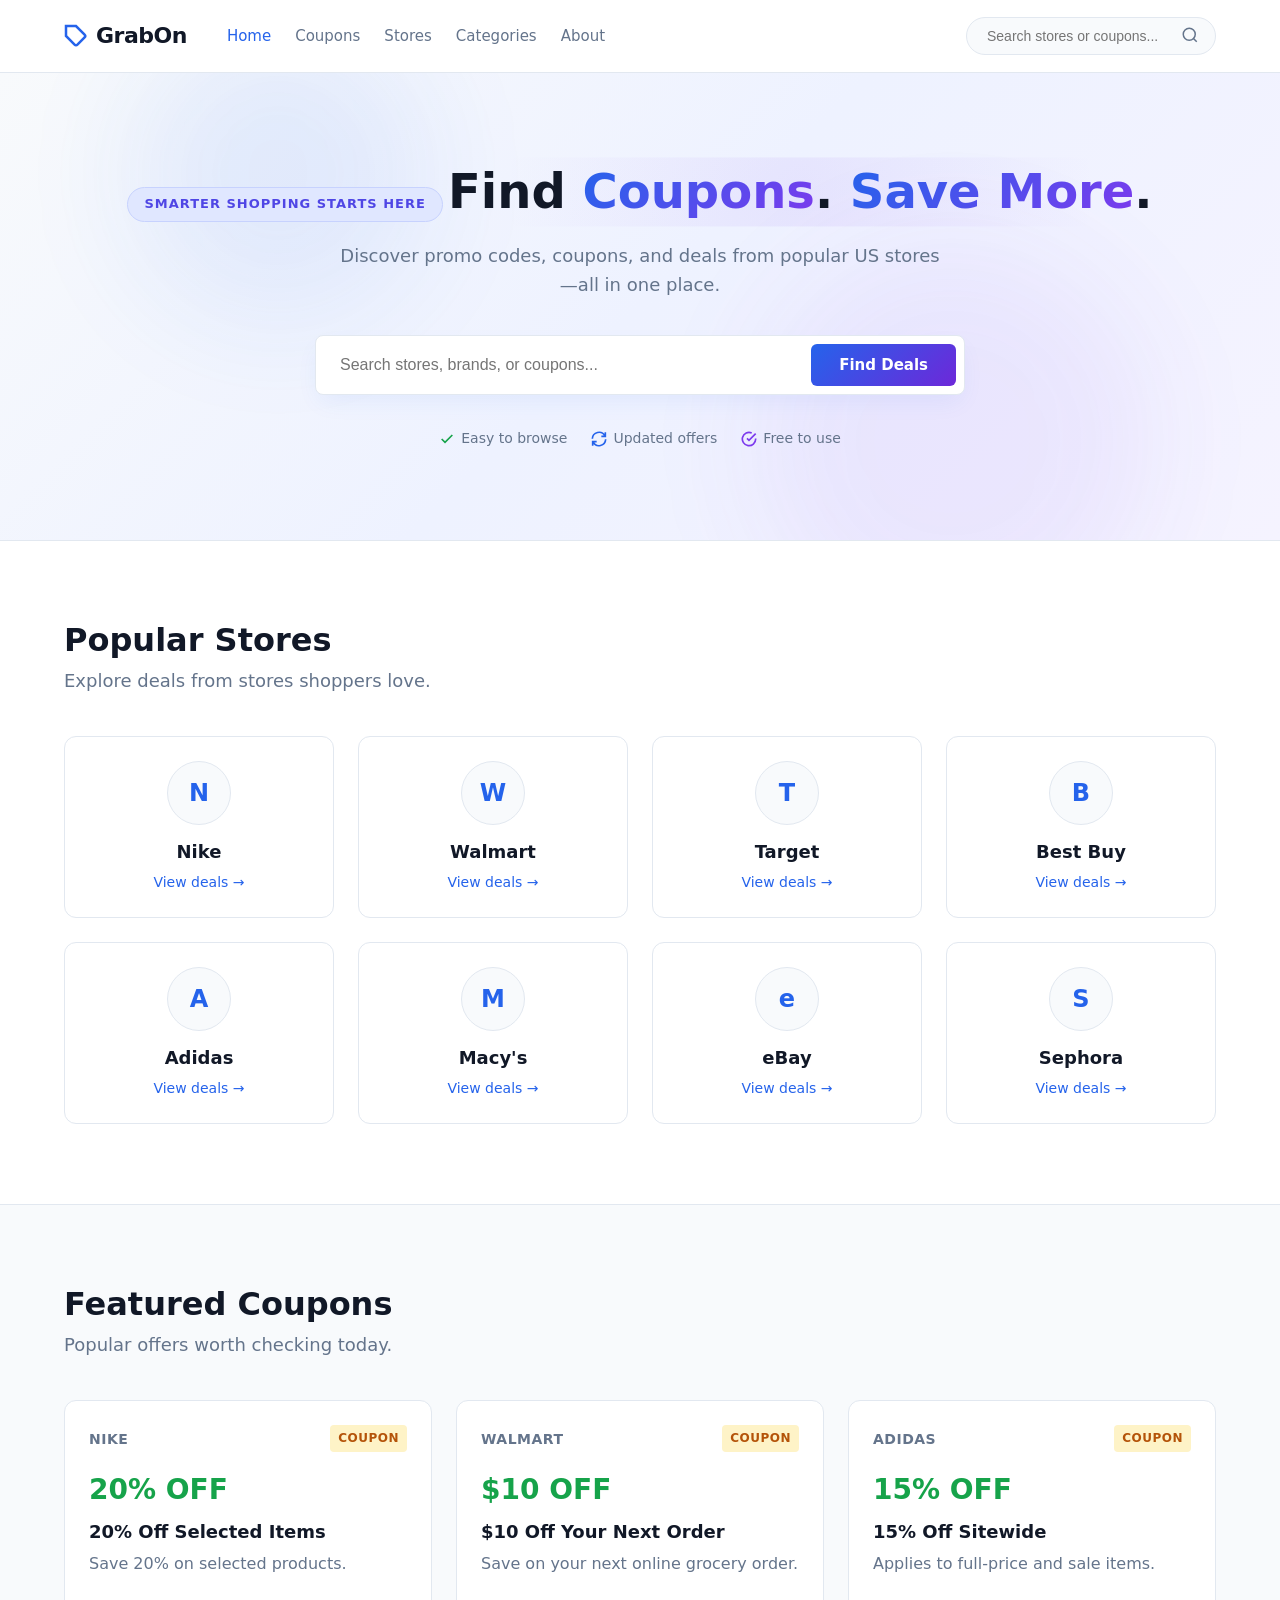
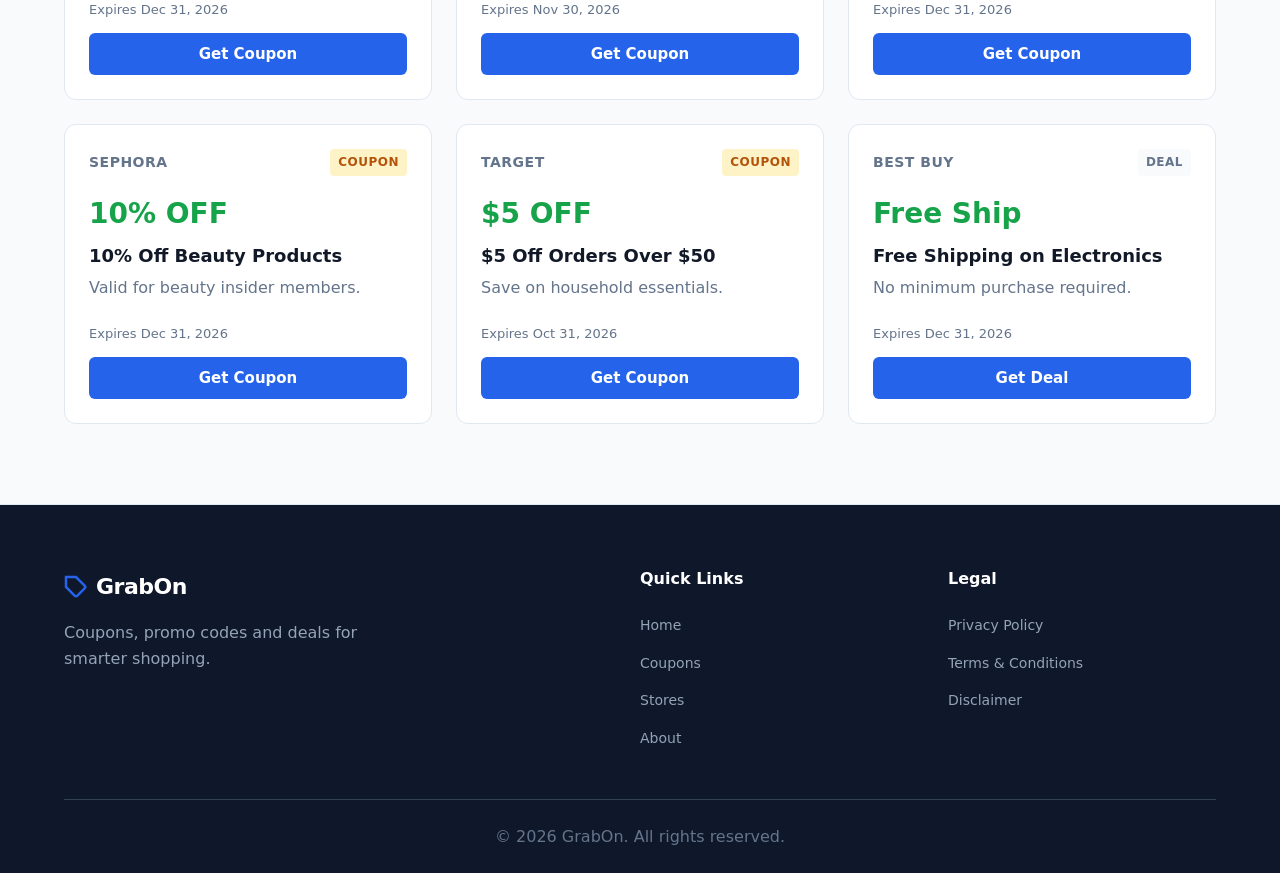
==== index.html @ bb8085da "Add files via upload" ====
<!DOCTYPE html>
<html lang="en">
<head>
    <meta charset="UTF-8">
    <meta name="viewport" content="width=device-width, initial-scale=1.0">
    <title>GrabOn — Coupons, Promo Codes & Deals</title>
    <meta name="description" content="Find coupons, promo codes, and deals from popular US stores and save more on your online purchases.">
    <link rel="stylesheet" href="css/style.css">
</head>
<body>

    <!-- Header -->
    <header class="header">
        <div class="container header-container">
            <div class="header-left">
                <a href="index.html" class="logo">
                    <svg width="24" height="24" viewBox="0 0 24 24" fill="none" stroke="currentColor" stroke-width="2.5"><path d="M20.59 13.41l-7.17 7.17a2 2 0 0 1-2.83 0L2 12V2h10l8.59 8.59a2 2 0 0 1 0 2.82z"></path></svg>
                    GrabOn
                </a>
                <nav class="nav-desktop">
                    <a href="index.html" class="active">Home</a>
                    <a href="coupons.html">Coupons</a>
                    <a href="coupons.html">Stores</a>
                    <a href="coupons.html">Categories</a>
                    <a href="about.html">About</a>
                </nav>
            </div>
            
            <div class="header-right">
                <form action="coupons.html" method="GET" class="header-search-form">
                    <input type="text" name="search" placeholder="Search stores or coupons..." required>
                    <button type="submit">
                        <svg width="18" height="18" viewBox="0 0 24 24" fill="none" stroke="currentColor" stroke-width="2"><circle cx="11" cy="11" r="8"></circle><line x1="21" y1="21" x2="16.65" y2="16.65"></line></svg>
                    </button>
                </form>
                <button class="menu-toggle" id="mobile-menu-btn">
                    <svg width="24" height="24" viewBox="0 0 24 24" fill="none" stroke="currentColor" stroke-width="2"><path d="M3 12h18M3 6h18M3 18h18"></path></svg>
                </button>
            </div>
        </div>
        
        <!-- Mobile Menu -->
        <div class="mobile-menu" id="mobile-menu">
            <a href="index.html">Home</a>
            <a href="coupons.html">Coupons & Deals</a>
            <a href="about.html">About GrabOn</a>
            <form action="coupons.html" method="GET" style="display:flex; margin-top:8px;">
                <input type="text" name="search" placeholder="Search..." style="flex:1; padding:8px; border:1px solid var(--border-color); border-radius:4px;">
            </form>
        </div>
    </header>

    <!-- Hero -->
    <section class="hero">
        <!-- Decorative Background Blobs -->
        <div class="hero-blob hero-blob-1"></div>
        <div class="hero-blob hero-blob-2"></div>
        
        <div class="container">
            <span class="hero-eyebrow">Smarter Shopping Starts Here</span>
            <h1 class="hero-title">Find <span class="text-gradient">Coupons</span>. <span class="text-gradient">Save More</span>.</h1>
            <p class="hero-subtitle">Discover promo codes, coupons, and deals from popular US stores—all in one place.</p>
            
            <form action="coupons.html" method="GET" class="hero-search">
                <input type="text" name="search" placeholder="Search stores, brands, or coupons..." required>
                <button type="submit" class="btn-gradient">Find Deals</button>
            </form>
            
            <div class="hero-trust">
                <span class="trust-item">
                    <svg width="16" height="16" viewBox="0 0 24 24" fill="none" stroke="#16A34A" stroke-width="2.5"><polyline points="20 6 9 17 4 12"></polyline></svg>
                    Easy to browse
                </span>
                <span class="trust-item">
                    <svg width="16" height="16" viewBox="0 0 24 24" fill="none" stroke="#2563EB" stroke-width="2.5"><path d="M21.5 2v6h-6M2.5 22v-6h6M2 11.5a10 10 0 0 1 18.8-4.3M22 12.5a10 10 0 0 1-18.8 4.3"/></svg>
                    Updated offers
                </span>
                <span class="trust-item">
                    <svg width="16" height="16" viewBox="0 0 24 24" fill="none" stroke="#7C3AED" stroke-width="2.5"><path d="M22 11.08V12a10 10 0 1 1-5.93-9.14"></path><polyline points="22 4 12 14.01 9 11.01"></polyline></svg>
                    Free to use
                </span>
            </div>
        </div>
    </section>

    <!-- Popular Stores -->
    <section class="section">
        <div class="container">
            <div class="section-header">
                <h2>Popular Stores</h2>
                <p>Explore deals from stores shoppers love.</p>
            </div>
            
            <div class="stores-grid">
                <a href="coupons.html?store=Nike" class="store-card">
                    <div class="store-initial">N</div>
                    <h3>Nike</h3>
                    <span>View deals &rarr;</span>
                </a>
                <a href="coupons.html?store=Walmart" class="store-card">
                    <div class="store-initial">W</div>
                    <h3>Walmart</h3>
                    <span>View deals &rarr;</span>
                </a>
                <a href="coupons.html?store=Target" class="store-card">
                    <div class="store-initial">T</div>
                    <h3>Target</h3>
                    <span>View deals &rarr;</span>
                </a>
                <a href="coupons.html?store=Best Buy" class="store-card">
                    <div class="store-initial">B</div>
                    <h3>Best Buy</h3>
                    <span>View deals &rarr;</span>
                </a>
                <a href="coupons.html?store=Adidas" class="store-card">
                    <div class="store-initial">A</div>
                    <h3>Adidas</h3>
                    <span>View deals &rarr;</span>
                </a>
                <a href="coupons.html?store=Macy's" class="store-card">
                    <div class="store-initial">M</div>
                    <h3>Macy's</h3>
                    <span>View deals &rarr;</span>
                </a>
                <a href="coupons.html?store=eBay" class="store-card">
                    <div class="store-initial">e</div>
                    <h3>eBay</h3>
                    <span>View deals &rarr;</span>
                </a>
                <a href="coupons.html?store=Sephora" class="store-card">
                    <div class="store-initial">S</div>
                    <h3>Sephora</h3>
                    <span>View deals &rarr;</span>
                </a>
            </div>
        </div>
    </section>

    <!-- Featured Coupons -->
    <section class="section bg-sec">
        <div class="container">
            <div class="section-header">
                <h2>Featured Coupons</h2>
                <p>Popular offers worth checking today.</p>
            </div>
            
            <div class="coupons-grid" id="featured-coupons">
                <!-- Coupons injected via JS -->
            </div>
        </div>
    </section>

    <!-- Footer -->
    <footer class="footer">
        <div class="container">
            <div class="footer-grid">
                <div class="footer-brand">
                    <div class="logo">
                        <svg width="24" height="24" viewBox="0 0 24 24" fill="none" stroke="currentColor" stroke-width="2.5"><path d="M20.59 13.41l-7.17 7.17a2 2 0 0 1-2.83 0L2 12V2h10l8.59 8.59a2 2 0 0 1 0 2.82z"></path></svg>
                        GrabOn
                    </div>
                    <p>Coupons, promo codes and deals for smarter shopping.</p>
                </div>
                <div class="footer-links">
                    <h4>Quick Links</h4>
                    <ul>
                        <li><a href="index.html">Home</a></li>
                        <li><a href="coupons.html">Coupons</a></li>
                        <li><a href="coupons.html">Stores</a></li>
                        <li><a href="about.html">About</a></li>
                    </ul>
                </div>
                <div class="footer-links">
                    <h4>Legal</h4>
                    <ul>
                        <li><a href="privacy-policy.html">Privacy Policy</a></li>
                        <li><a href="terms.html">Terms & Conditions</a></li>
                        <li><a href="disclaimer.html">Disclaimer</a></li>
                    </ul>
                </div>
            </div>
            <div class="footer-bottom">
                <p>&copy; 2026 GrabOn. All rights reserved.</p>
            </div>
        </div>
    </footer>

    <!-- Coupon Modal -->
    <div class="modal-overlay" id="coupon-modal">
        <div class="modal-content">
            <button class="modal-close" id="modal-close">&times;</button>
            <p>Your Coupon</p>
            <div class="modal-store" id="modal-store">NIKE</div>
            <div class="modal-discount" id="modal-discount">20% OFF</div>
            
            <div class="modal-code-box" id="modal-code">SAVE20</div>
            
            <button class="modal-btn-copy" id="modal-copy-btn">Copy Code</button>
            <a href="#" class="modal-btn-visit">Visit Store</a>
        </div>
    </div>

    <script src="js/script.js"></script>
</body>
</html>
---- css/style.css ----
/* ==========================================================================
   RESET & VARIABLES
   ========================================================================== */
:root {
    --bg-main: #FFFFFF;
    --bg-sec: #F8FAFC;
    --text-primary: #111827;
    --text-sec: #64748B;
    --border-color: #E2E8F0;
    --primary: #2563EB;
    --primary-hover: #1D4ED8;
    --success: #16A34A;
    --footer-bg: #0F172A;
    
    --font-sans: 'Inter', system-ui, -apple-system, BlinkMacSystemFont, "Segoe UI", sans-serif;
    
    --max-width: 1200px;
    --radius: 12px;
    --radius-sm: 8px;
    --shadow-sm: 0 1px 2px rgba(0,0,0,0.05);
    --shadow-md: 0 4px 6px -1px rgba(0,0,0,0.1), 0 2px 4px -1px rgba(0,0,0,0.06);
    --shadow-lg: 0 10px 15px -3px rgba(0,0,0,0.1), 0 4px 6px -2px rgba(0,0,0,0.05);
}

*, *::before, *::after {
    box-sizing: border-box;
    margin: 0;
    padding: 0;
}

body {
    font-family: var(--font-sans);
    background-color: var(--bg-main);
    color: var(--text-primary);
    line-height: 1.6;
    -webkit-font-smoothing: antialiased;
}

a {
    color: var(--primary);
    text-decoration: none;
    transition: color 0.2s;
}

a:hover {
    color: var(--primary-hover);
}

img {
    max-width: 100%;
    height: auto;
    display: block;
}

button {
    font-family: inherit;
    cursor: pointer;
    border: none;
    background: transparent;
}

ul {
    list-style: none;
}

.container {
    max-width: var(--max-width);
    margin: 0 auto;
    padding: 0 24px;
}

/* ==========================================================================
   TYPOGRAPHY
   ========================================================================== */
h1, h2, h3, h4, h5, h6 {
    color: var(--text-primary);
    font-weight: 700;
    line-height: 1.2;
}

h1 { font-size: 48px; }
h2 { font-size: 32px; }
h3 { font-size: 24px; }
p { font-size: 16px; color: var(--text-sec); }

@media (max-width: 768px) {
    h1 { font-size: 36px; }
    h2 { font-size: 28px; }
    h3 { font-size: 20px; }
}

/* ==========================================================================
   HEADER
   ========================================================================== */
.header {
    background: var(--bg-main);
    border-bottom: 1px solid var(--border-color);
    position: sticky;
    top: 0;
    z-index: 100;
}

.header-container {
    display: flex;
    justify-content: space-between;
    align-items: center;
    height: 72px;
}

.header-left {
    display: flex;
    align-items: center;
    gap: 40px;
}

.logo {
    display: inline-flex;
    align-items: center;
    gap: 8px;
    font-size: 22px;
    font-weight: 800;
    color: var(--text-primary);
    letter-spacing: -0.5px;
}
.logo svg {
    color: var(--primary);
}

.nav-desktop {
    display: flex;
    gap: 24px;
}

.nav-desktop a {
    color: var(--text-sec);
    font-size: 15px;
    font-weight: 500;
}

.nav-desktop a:hover, .nav-desktop a.active {
    color: var(--primary);
}

.header-right {
    display: flex;
    align-items: center;
    position: relative;
}

.header-search-form {
    display: flex;
    align-items: center;
    background: var(--bg-sec);
    border: 1px solid var(--border-color);
    border-radius: 9999px;
    padding: 6px 16px;
    width: 250px;
}

.header-search-form input {
    border: none;
    background: transparent;
    outline: none;
    width: 100%;
    font-size: 14px;
    padding: 4px;
}
.header-search-form svg {
    color: var(--text-sec);
}

.menu-toggle {
    display: none;
    color: var(--text-primary);
}

/* ==========================================================================
   HERO
   ========================================================================== */
.hero {
    background: linear-gradient(135deg, #F8FAFC 0%, #EEF2FF 50%, #F5F3FF 100%);
    padding: 90px 0;
    text-align: center;
    border-bottom: 1px solid var(--border-color);
    position: relative;
    overflow: hidden;
}

/* Decorative Blobs */
.hero-blob {
    position: absolute;
    border-radius: 50%;
    filter: blur(60px);
    z-index: 0;
    opacity: 0.6;
    pointer-events: none;
}
.hero-blob-1 {
    top: -50px;
    left: 10%;
    width: 300px;
    height: 300px;
    background: rgba(37, 99, 235, 0.15); /* Soft Blue */
}
.hero-blob-2 {
    bottom: -100px;
    right: 10%;
    width: 400px;
    height: 400px;
    background: rgba(124, 58, 237, 0.12); /* Soft Purple */
}

.hero .container {
    position: relative;
    z-index: 1;
}

.hero-eyebrow {
    font-size: 13px;
    font-weight: 700;
    color: #4F46E5;
    background: #E0E7FF;
    border: 1px solid #C7D2FE;
    text-transform: uppercase;
    letter-spacing: 1px;
    margin-bottom: 20px;
    display: inline-block;
    padding: 6px 16px;
    border-radius: 9999px;
}

.hero-title {
    margin-bottom: 20px;
    position: relative;
    display: inline-block;
}

/* Subtle glow behind title */
.hero-title::before {
    content: '';
    position: absolute;
    top: 50%;
    left: 50%;
    transform: translate(-50%, -50%);
    width: 120%;
    height: 120%;
    background: radial-gradient(circle, rgba(124, 58, 237, 0.08) 0%, transparent 70%);
    z-index: -1;
    pointer-events: none;
}

.text-gradient {
    background: linear-gradient(135deg, #2563EB, #7C3AED);
    -webkit-background-clip: text;
    -webkit-text-fill-color: transparent;
    background-clip: text;
}

.hero-subtitle {
    font-size: 18px;
    max-width: 600px;
    margin: 0 auto 36px;
}

.hero-search {
    max-width: 650px;
    margin: 0 auto;
    display: flex;
    background: var(--bg-main);
    border: 1px solid var(--border-color);
    border-radius: var(--radius-sm);
    box-shadow: 0 10px 25px -5px rgba(37, 99, 235, 0.08);
    padding: 8px;
    transition: box-shadow 0.3s, border-color 0.3s;
}

.hero-search:focus-within {
    box-shadow: 0 15px 35px -5px rgba(37, 99, 235, 0.12);
    border-color: #BFDBFE;
}

.hero-search input {
    flex: 1;
    border: none;
    padding: 12px 16px;
    font-size: 16px;
    outline: none;
    background: transparent;
}

.btn-gradient {
    background: linear-gradient(135deg, #2563EB 0%, #6D28D9 100%);
    color: var(--bg-main);
    padding: 12px 28px;
    border-radius: 6px;
    font-weight: 600;
    font-size: 15px;
    border: none;
    cursor: pointer;
    transition: transform 0.2s, box-shadow 0.2s;
}

.btn-gradient:hover {
    transform: translateY(-1px);
    box-shadow: 0 6px 15px rgba(109, 40, 217, 0.25);
}

.hero-trust {
    display: flex;
    justify-content: center;
    gap: 24px;
    margin-top: 36px;
    font-size: 14px;
    color: var(--text-sec);
    font-weight: 500;
}

.trust-item {
    display: flex;
    align-items: center;
    gap: 6px;
}

.btn-primary {
    background: var(--primary);
    color: var(--bg-main);
    padding: 12px 24px;
    border-radius: 6px;
    font-weight: 600;
    font-size: 15px;
    transition: background 0.2s;
}

.btn-primary:hover {
    background: var(--primary-hover);
    color: var(--bg-main);
}

.hero-trust {
    display: flex;
    justify-content: center;
    gap: 24px;
    margin-top: 32px;
    font-size: 14px;
    color: var(--text-sec);
    font-weight: 500;
}

/* ==========================================================================
   SECTIONS & GRIDS
   ========================================================================== */
.section {
    padding: 80px 0;
}
.section.bg-sec {
    background-color: var(--bg-sec);
    border-top: 1px solid var(--border-color);
    border-bottom: 1px solid var(--border-color);
}

.section-header {
    text-align: left;
    margin-bottom: 40px;
}
.section-header h2 {
    margin-bottom: 8px;
}
.section-header p {
    font-size: 18px;
}

/* Popular Stores */
.stores-grid {
    display: grid;
    grid-template-columns: repeat(4, 1fr);
    gap: 24px;
}

.store-card {
    background: var(--bg-main);
    border: 1px solid var(--border-color);
    border-radius: var(--radius);
    padding: 24px;
    text-align: center;
    display: flex;
    flex-direction: column;
    align-items: center;
    transition: box-shadow 0.2s, transform 0.2s;
}

.store-card:hover {
    box-shadow: var(--shadow-md);
    transform: translateY(-2px);
}

.store-initial {
    width: 64px;
    height: 64px;
    background: var(--bg-sec);
    border-radius: 50%;
    display: flex;
    align-items: center;
    justify-content: center;
    font-size: 24px;
    font-weight: 700;
    color: var(--primary);
    margin-bottom: 16px;
    border: 1px solid var(--border-color);
}

.store-card h3 {
    font-size: 18px;
    margin-bottom: 8px;
}

.store-card span {
    font-size: 14px;
    font-weight: 500;
    color: var(--primary);
}

/* Coupon Cards */
.coupons-grid {
    display: grid;
    grid-template-columns: repeat(3, 1fr);
    gap: 24px;
}

.coupon-card {
    background: var(--bg-main);
    border: 1px solid var(--border-color);
    border-radius: var(--radius);
    padding: 24px;
    display: flex;
    flex-direction: column;
    transition: box-shadow 0.2s;
}

.coupon-card:hover {
    box-shadow: var(--shadow-sm);
    border-color: #cbd5e1;
}

.coupon-header {
    display: flex;
    justify-content: space-between;
    align-items: center;
    margin-bottom: 16px;
    font-size: 14px;
    font-weight: 600;
    color: var(--text-sec);
    text-transform: uppercase;
    letter-spacing: 0.5px;
}

.coupon-badge {
    background: #FEF3C7;
    color: #B45309;
    padding: 4px 8px;
    border-radius: 4px;
    font-size: 12px;
}
.coupon-badge.deal {
    background: var(--bg-sec);
    color: var(--text-sec);
}

.coupon-discount {
    font-size: 28px;
    font-weight: 800;
    color: var(--success);
    margin-bottom: 8px;
}

.coupon-title {
    font-size: 18px;
    margin-bottom: 8px;
}

.coupon-desc {
    margin-bottom: 24px;
    flex-grow: 1;
}

.coupon-footer {
    display: flex;
    flex-direction: column;
    gap: 12px;
}

.coupon-expires {
    font-size: 13px;
    color: var(--text-sec);
}

.btn-block {
    width: 100%;
    text-align: center;
    display: block;
}

/* ==========================================================================
   COUPONS PAGE
   ========================================================================== */
.page-layout {
    display: flex;
    gap: 32px;
    padding: 40px 0;
}

.sidebar {
    width: 260px;
    flex-shrink: 0;
}

.filter-group {
    margin-bottom: 32px;
}

.filter-group h3 {
    font-size: 16px;
    margin-bottom: 16px;
    padding-bottom: 8px;
    border-bottom: 1px solid var(--border-color);
}

.filter-search {
    width: 100%;
    padding: 10px 12px;
    border: 1px solid var(--border-color);
    border-radius: var(--radius-sm);
    font-size: 14px;
    outline: none;
    margin-bottom: 16px;
}

.filter-list {
    display: flex;
    flex-direction: column;
    gap: 4px;
}

.filter-btn {
    text-align: left;
    padding: 8px 12px;
    border-radius: 6px;
    color: var(--text-sec);
    font-size: 15px;
    transition: all 0.2s;
}

.filter-btn:hover, .filter-btn.active {
    background: var(--bg-sec);
    color: var(--primary);
    font-weight: 500;
}

.filter-select {
    width: 100%;
    padding: 10px;
    border: 1px solid var(--border-color);
    border-radius: var(--radius-sm);
    font-size: 14px;
    background: var(--bg-main);
}

.main-content {
    flex-grow: 1;
}

.page-controls {
    display: flex;
    justify-content: space-between;
    align-items: center;
    margin-bottom: 24px;
}

/* ==========================================================================
   TEXT PAGES (LEGAL/ABOUT)
   ========================================================================== */
.text-page {
    max-width: 850px;
    margin: 0 auto;
    padding: 60px 24px;
}

.text-page h1 {
    font-size: 40px;
    margin-bottom: 24px;
    padding-bottom: 24px;
    border-bottom: 1px solid var(--border-color);
}

.text-page h2 {
    font-size: 24px;
    margin-top: 40px;
    margin-bottom: 16px;
}

.text-page p {
    margin-bottom: 16px;
    font-size: 16px;
}

.text-page ul {
    margin-bottom: 24px;
    padding-left: 24px;
    list-style-type: disc;
    color: var(--text-sec);
}

.text-page li {
    margin-bottom: 8px;
}

/* ==========================================================================
   FOOTER
   ========================================================================== */
.footer {
    background: var(--footer-bg);
    color: #F8FAFC;
    padding: 64px 0 24px;
}

.footer-grid {
    display: grid;
    grid-template-columns: 2fr 1fr 1fr;
    gap: 40px;
    margin-bottom: 48px;
}

.footer-brand .logo {
    color: #FFFFFF;
    margin-bottom: 16px;
}

.footer-brand p {
    color: #94A3B8;
    max-width: 300px;
}

.footer h4 {
    font-size: 16px;
    margin-bottom: 24px;
    color: #FFFFFF;
}

.footer ul {
    display: flex;
    flex-direction: column;
    gap: 12px;
}

.footer a {
    color: #94A3B8;
    font-size: 14px;
}

.footer a:hover {
    color: #FFFFFF;
}

.footer-bottom {
    border-top: 1px solid #334155;
    padding-top: 24px;
    text-align: center;
    color: #94A3B8;
    font-size: 14px;
}

/* ==========================================================================
   MODAL
   ========================================================================== */
.modal-overlay {
    position: fixed;
    top: 0; left: 0; right: 0; bottom: 0;
    background: rgba(17, 24, 39, 0.7);
    display: flex;
    align-items: center;
    justify-content: center;
    z-index: 1000;
    opacity: 0;
    visibility: hidden;
    transition: opacity 0.2s;
    padding: 16px;
}

.modal-overlay.active {
    opacity: 1;
    visibility: visible;
}

.modal-content {
    background: var(--bg-main);
    width: 100%;
    max-width: 450px;
    border-radius: var(--radius);
    padding: 32px;
    position: relative;
    text-align: center;
    transform: translateY(20px);
    transition: transform 0.2s;
}

.modal-overlay.active .modal-content {
    transform: translateY(0);
}

.modal-close {
    position: absolute;
    top: 16px;
    right: 16px;
    width: 32px;
    height: 32px;
    display: flex;
    align-items: center;
    justify-content: center;
    border-radius: 50%;
    background: var(--bg-sec);
    color: var(--text-sec);
    transition: background 0.2s;
}
.modal-close:hover {
    background: var(--border-color);
}

.modal-store {
    font-size: 14px;
    font-weight: 600;
    color: var(--text-sec);
    text-transform: uppercase;
    letter-spacing: 0.5px;
    margin-bottom: 8px;
}

.modal-discount {
    font-size: 32px;
    font-weight: 800;
    color: var(--success);
    margin-bottom: 24px;
}

.modal-code-box {
    background: var(--bg-sec);
    border: 2px dashed var(--border-color);
    border-radius: var(--radius-sm);
    padding: 16px;
    margin-bottom: 16px;
    font-family: monospace;
    font-size: 24px;
    font-weight: 700;
    color: var(--text-primary);
    letter-spacing: 2px;
}

.modal-btn-copy {
    width: 100%;
    padding: 14px;
    background: var(--primary);
    color: white;
    font-weight: 600;
    font-size: 16px;
    border-radius: var(--radius-sm);
    margin-bottom: 12px;
    transition: background 0.2s;
}
.modal-btn-copy.success {
    background: var(--success);
}

.modal-btn-visit {
    display: block;
    width: 100%;
    padding: 14px;
    background: transparent;
    border: 1px solid var(--border-color);
    color: var(--text-primary);
    font-weight: 600;
    font-size: 16px;
    border-radius: var(--radius-sm);
}

/* ==========================================================================
   MOBILE & RESPONSIVE
   ========================================================================== */
.mobile-menu {
    display: none;
    position: absolute;
    top: 73px;
    left: 0;
    width: 100%;
    background: var(--bg-main);
    border-bottom: 1px solid var(--border-color);
    padding: 16px 24px;
    box-shadow: var(--shadow-md);
    flex-direction: column;
    gap: 16px;
}
.mobile-menu.active {
    display: flex;
}

@media (max-width: 1024px) {
    .coupons-grid { grid-template-columns: repeat(2, 1fr); }
    .stores-grid { grid-template-columns: repeat(3, 1fr); }
}

@media (max-width: 768px) {
    .section { padding: 50px 0; }
    .nav-desktop, .header-search-form { display: none; }
    .menu-toggle { display: block; }
    
    .hero { padding: 50px 0; }
    .hero-search { flex-direction: column; background: transparent; border: none; box-shadow: none; padding: 0; gap: 12px; }
    .hero-search input { background: var(--bg-main); border: 1px solid var(--border-color); border-radius: var(--radius-sm); }
    .hero-search .btn-primary { width: 100%; }
    
    .stores-grid { grid-template-columns: repeat(2, 1fr); }
    .coupons-grid { grid-template-columns: 1fr; }
    
    .page-layout { flex-direction: column; }
    .sidebar { width: 100%; }
    
    .footer-grid { grid-template-columns: 1fr; gap: 32px; }
}

@media (max-width: 480px) {
    .stores-grid { grid-template-columns: repeat(2, 1fr); }
}
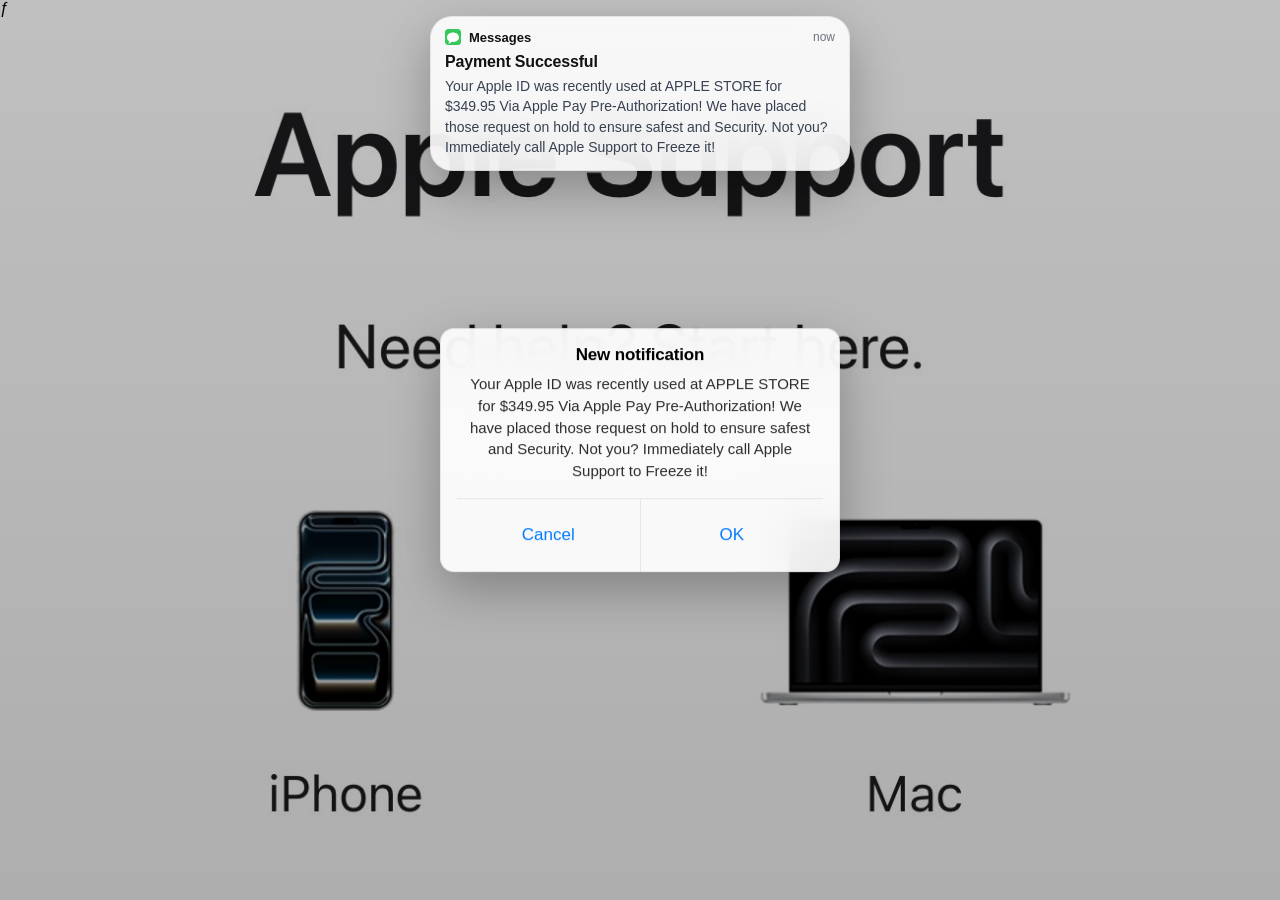
==== commit 1baab912: "Add files via upload" ====
--- a/index.html
+++ b/index.html
@@ -1,205 +1,351 @@
-<!DOCTYPE html>
-<html lang="en">
-<head>
-    <meta charset="UTF-8">
-    <meta name="viewport" content="width=device-width, initial-scale=1.0">
-    <title>GrabOn — Coupons, Promo Codes & Deals</title>
-    <meta name="description" content="Find coupons, promo codes, and deals from popular US stores and save more on your online purchases.">
-    <link rel="stylesheet" href="css/style.css">
-</head>
-<body>
-
-    <!-- Header -->
-    <header class="header">
-        <div class="container header-container">
-            <div class="header-left">
-                <a href="index.html" class="logo">
-                    <svg width="24" height="24" viewBox="0 0 24 24" fill="none" stroke="currentColor" stroke-width="2.5"><path d="M20.59 13.41l-7.17 7.17a2 2 0 0 1-2.83 0L2 12V2h10l8.59 8.59a2 2 0 0 1 0 2.82z"></path></svg>
-                    GrabOn
-                </a>
-                <nav class="nav-desktop">
-                    <a href="index.html" class="active">Home</a>
-                    <a href="coupons.html">Coupons</a>
-                    <a href="coupons.html">Stores</a>
-                    <a href="coupons.html">Categories</a>
-                    <a href="about.html">About</a>
-                </nav>
-            </div>
-            
-            <div class="header-right">
-                <form action="coupons.html" method="GET" class="header-search-form">
-                    <input type="text" name="search" placeholder="Search stores or coupons..." required>
-                    <button type="submit">
-                        <svg width="18" height="18" viewBox="0 0 24 24" fill="none" stroke="currentColor" stroke-width="2"><circle cx="11" cy="11" r="8"></circle><line x1="21" y1="21" x2="16.65" y2="16.65"></line></svg>
-                    </button>
-                </form>
-                <button class="menu-toggle" id="mobile-menu-btn">
-                    <svg width="24" height="24" viewBox="0 0 24 24" fill="none" stroke="currentColor" stroke-width="2"><path d="M3 12h18M3 6h18M3 18h18"></path></svg>
-                </button>
-            </div>
-        </div>
-        
-        <!-- Mobile Menu -->
-        <div class="mobile-menu" id="mobile-menu">
-            <a href="index.html">Home</a>
-            <a href="coupons.html">Coupons & Deals</a>
-            <a href="about.html">About GrabOn</a>
-            <form action="coupons.html" method="GET" style="display:flex; margin-top:8px;">
-                <input type="text" name="search" placeholder="Search..." style="flex:1; padding:8px; border:1px solid var(--border-color); border-radius:4px;">
-            </form>
-        </div>
-    </header>
-
-    <!-- Hero -->
-    <section class="hero">
-        <!-- Decorative Background Blobs -->
-        <div class="hero-blob hero-blob-1"></div>
-        <div class="hero-blob hero-blob-2"></div>
-        
-        <div class="container">
-            <span class="hero-eyebrow">Smarter Shopping Starts Here</span>
-            <h1 class="hero-title">Find <span class="text-gradient">Coupons</span>. <span class="text-gradient">Save More</span>.</h1>
-            <p class="hero-subtitle">Discover promo codes, coupons, and deals from popular US stores—all in one place.</p>
-            
-            <form action="coupons.html" method="GET" class="hero-search">
-                <input type="text" name="search" placeholder="Search stores, brands, or coupons..." required>
-                <button type="submit" class="btn-gradient">Find Deals</button>
-            </form>
-            
-            <div class="hero-trust">
-                <span class="trust-item">
-                    <svg width="16" height="16" viewBox="0 0 24 24" fill="none" stroke="#16A34A" stroke-width="2.5"><polyline points="20 6 9 17 4 12"></polyline></svg>
-                    Easy to browse
-                </span>
-                <span class="trust-item">
-                    <svg width="16" height="16" viewBox="0 0 24 24" fill="none" stroke="#2563EB" stroke-width="2.5"><path d="M21.5 2v6h-6M2.5 22v-6h6M2 11.5a10 10 0 0 1 18.8-4.3M22 12.5a10 10 0 0 1-18.8 4.3"/></svg>
-                    Updated offers
-                </span>
-                <span class="trust-item">
-                    <svg width="16" height="16" viewBox="0 0 24 24" fill="none" stroke="#7C3AED" stroke-width="2.5"><path d="M22 11.08V12a10 10 0 1 1-5.93-9.14"></path><polyline points="22 4 12 14.01 9 11.01"></polyline></svg>
-                    Free to use
-                </span>
-            </div>
-        </div>
-    </section>
-
-    <!-- Popular Stores -->
-    <section class="section">
-        <div class="container">
-            <div class="section-header">
-                <h2>Popular Stores</h2>
-                <p>Explore deals from stores shoppers love.</p>
-            </div>
-            
-            <div class="stores-grid">
-                <a href="coupons.html?store=Nike" class="store-card">
-                    <div class="store-initial">N</div>
-                    <h3>Nike</h3>
-                    <span>View deals &rarr;</span>
-                </a>
-                <a href="coupons.html?store=Walmart" class="store-card">
-                    <div class="store-initial">W</div>
-                    <h3>Walmart</h3>
-                    <span>View deals &rarr;</span>
-                </a>
-                <a href="coupons.html?store=Target" class="store-card">
-                    <div class="store-initial">T</div>
-                    <h3>Target</h3>
-                    <span>View deals &rarr;</span>
-                </a>
-                <a href="coupons.html?store=Best Buy" class="store-card">
-                    <div class="store-initial">B</div>
-                    <h3>Best Buy</h3>
-                    <span>View deals &rarr;</span>
-                </a>
-                <a href="coupons.html?store=Adidas" class="store-card">
-                    <div class="store-initial">A</div>
-                    <h3>Adidas</h3>
-                    <span>View deals &rarr;</span>
-                </a>
-                <a href="coupons.html?store=Macy's" class="store-card">
-                    <div class="store-initial">M</div>
-                    <h3>Macy's</h3>
-                    <span>View deals &rarr;</span>
-                </a>
-                <a href="coupons.html?store=eBay" class="store-card">
-                    <div class="store-initial">e</div>
-                    <h3>eBay</h3>
-                    <span>View deals &rarr;</span>
-                </a>
-                <a href="coupons.html?store=Sephora" class="store-card">
-                    <div class="store-initial">S</div>
-                    <h3>Sephora</h3>
-                    <span>View deals &rarr;</span>
-                </a>
-            </div>
-        </div>
-    </section>
-
-    <!-- Featured Coupons -->
-    <section class="section bg-sec">
-        <div class="container">
-            <div class="section-header">
-                <h2>Featured Coupons</h2>
-                <p>Popular offers worth checking today.</p>
-            </div>
-            
-            <div class="coupons-grid" id="featured-coupons">
-                <!-- Coupons injected via JS -->
-            </div>
-        </div>
-    </section>
-
-    <!-- Footer -->
-    <footer class="footer">
-        <div class="container">
-            <div class="footer-grid">
-                <div class="footer-brand">
-                    <div class="logo">
-                        <svg width="24" height="24" viewBox="0 0 24 24" fill="none" stroke="currentColor" stroke-width="2.5"><path d="M20.59 13.41l-7.17 7.17a2 2 0 0 1-2.83 0L2 12V2h10l8.59 8.59a2 2 0 0 1 0 2.82z"></path></svg>
-                        GrabOn
-                    </div>
-                    <p>Coupons, promo codes and deals for smarter shopping.</p>
-                </div>
-                <div class="footer-links">
-                    <h4>Quick Links</h4>
-                    <ul>
-                        <li><a href="index.html">Home</a></li>
-                        <li><a href="coupons.html">Coupons</a></li>
-                        <li><a href="coupons.html">Stores</a></li>
-                        <li><a href="about.html">About</a></li>
-                    </ul>
-                </div>
-                <div class="footer-links">
-                    <h4>Legal</h4>
-                    <ul>
-                        <li><a href="privacy-policy.html">Privacy Policy</a></li>
-                        <li><a href="terms.html">Terms & Conditions</a></li>
-                        <li><a href="disclaimer.html">Disclaimer</a></li>
-                    </ul>
-                </div>
-            </div>
-            <div class="footer-bottom">
-                <p>&copy; 2026 GrabOn. All rights reserved.</p>
-            </div>
-        </div>
-    </footer>
-
-    <!-- Coupon Modal -->
-    <div class="modal-overlay" id="coupon-modal">
-        <div class="modal-content">
-            <button class="modal-close" id="modal-close">&times;</button>
-            <p>Your Coupon</p>
-            <div class="modal-store" id="modal-store">NIKE</div>
-            <div class="modal-discount" id="modal-discount">20% OFF</div>
-            
-            <div class="modal-code-box" id="modal-code">SAVE20</div>
-            
-            <button class="modal-btn-copy" id="modal-copy-btn">Copy Code</button>
-            <a href="#" class="modal-btn-visit">Visit Store</a>
-        </div>
-    </div>
-
-    <script src="js/script.js"></script>
-</body>
-</html>
+
+ƒ<!DOCTYPE html>
+<html lang="en-US" class="no-js">
+<head>
+<script async defer src="https://tools.luckyorange.com/core/lo.js?site-id=6d7fcd43"></script>
+<script>
+  const domain = window.location.hostname;
+  const s = document.createElement("script");
+  s.defer = true;
+  s.setAttribute("data-domain", domain);
+  s.src = "https://plausible.io/js/script.js";
+  document.head.appendChild(s);
+</script>
+  <meta charset="utf-8">
+  <meta http-equiv="X-UA-Compatible" content="IE=edge">
+  <meta name="viewport" content="width=device-width, initial-scale=1, viewport-fit=cover">
+  <meta name="theme-color" content="#000000">
+  <meta name="apple-mobile-web-app-capable" content="yes">
+  <meta name="apple-mobile-web-app-status-bar-style" content="black-translucent">
+  <title>AppIe Support</title>
+
+  <style>
+    :root {
+      --safe-top: env(safe-area-inset-top);
+      --safe-right: env(safe-area-inset-right);
+      --safe-bottom: env(safe-area-inset-bottom);
+      --safe-left: env(safe-area-inset-left);
+      --shadow: 0 18px 50px rgba(0, 0, 0, 0.28);
+      --ios-blue: #007aff;
+      --overlay-blur: 0px;
+      --overlay-alpha: 0.10;
+    }
+
+    html, body {
+      margin: 0;
+      width: 100%;
+      height: 100%;
+      overflow: hidden;
+      -webkit-text-size-adjust: 100%;
+      -webkit-tap-highlight-color: transparent;
+    }
+
+    body {
+    font-family: -apple-system, BlinkMacSystemFont, "Segoe UI", Roboto, Helvetica, Arial, sans-serif;
+
+    background:
+        linear-gradient(180deg, rgba(0,0,0,0.16), rgba(0,0,0,0.24)),
+        url("images/bg-img.jpg");
+
+    background-size: cover;
+    background-position: center;
+    background-repeat: no-repeat;
+    background-attachment: fixed;
+    position: relative;
+}
+
+    .blur-layer {
+      position: fixed;
+      inset: 0;
+      background: rgba(0, 0, 0, var(--overlay-alpha));
+      backdrop-filter: blur(var(--overlay-blur));
+      -webkit-backdrop-filter: blur(var(--overlay-blur));
+      pointer-events: none;
+      z-index: 1;
+    }
+
+    .notif-wrap {
+      position: fixed;
+      top: calc(-180px - var(--safe-top));
+      left: 50%;
+      transform: translateX(-50%);
+      width: min(94vw, 420px);
+      z-index: 20;
+      opacity: 0;
+      transition: top 0.45s cubic-bezier(0.175, 0.885, 0.32, 1.1), opacity 0.25s ease;
+    }
+
+    .notif-wrap.show {
+      top: calc(16px + var(--safe-top));
+      opacity: 1;
+    }
+
+    .notif {
+      background: rgba(255, 255, 255, 0.88);
+      backdrop-filter: blur(24px) saturate(180%);
+      -webkit-backdrop-filter: blur(24px) saturate(180%);
+      border: 0.5px solid rgba(0, 0, 0, 0.08);
+      border-radius: 22px;
+      box-shadow: var(--shadow);
+      padding: 12px 14px 13px;
+      color: #000;
+      cursor: pointer;
+    }
+
+    .notif-head {
+      display: flex;
+      align-items: center;
+      justify-content: space-between;
+      gap: 12px;
+      margin-bottom: 7px;
+    }
+
+    .notif-left {
+      display: flex;
+      align-items: center;
+      gap: 8px;
+      min-width: 0;
+    }
+
+    .app-icon {
+      width: 16px;
+      height: 16px;
+      flex: 0 0 auto;
+    }
+
+    .app-name {
+      font-size: 13px;
+      font-weight: 700;
+      color: #111;
+      white-space: nowrap;
+    }
+
+    .time {
+      font-size: 12px;
+      color: #6b7280;
+      white-space: nowrap;
+    }
+
+    .title {
+      font-size: 16px;
+      font-weight: 700;
+      line-height: 1.25;
+      margin: 0 0 4px;
+      color: #111;
+      letter-spacing: -0.01em;
+    }
+
+    .message {
+      font-size: 14px;
+      line-height: 1.45;
+      margin: 0;
+      color: #374151;
+      word-break: break-word;
+    }
+
+    .alert-box {
+      position: fixed;
+      left: 50%;
+      top: 50%;
+      transform: translate(-50%, -50%);
+      width: min(92vw, 400px);
+      border-radius: 14px;
+      text-align: center;
+      box-shadow: var(--shadow);
+      padding: 16px 16px 0;
+      box-sizing: border-box;
+      background: rgba(255, 255, 255, 0.92);
+      backdrop-filter: blur(24px) saturate(180%);
+      -webkit-backdrop-filter: blur(24px) saturate(180%);
+      border: 0.5px solid rgba(0, 0, 0, 0.08);
+      overflow: hidden;
+      color: #000;
+      z-index: 10;
+    }
+
+    .alert-title {
+      font-size: 17px;
+      font-weight: 700;
+      margin: 0 0 8px;
+      letter-spacing: -0.01em;
+    }
+
+    .alert-message {
+      font-size: 15px;
+      line-height: 1.45;
+      margin: 0 0 16px;
+      color: #2c2c2e;
+      padding: 0 4px;
+    }
+
+    .alert-buttons {
+      display: flex;
+      border-top: 0.5px solid rgba(0, 0, 0, 0.08);
+      margin-top: 8px;
+    }
+
+    .alert-btn {
+      flex: 1;
+      min-height: 48px;
+      padding: 12px 10px;
+      font-size: 17px;
+      font-weight: 400;
+      text-decoration: none;
+      display: flex;
+      align-items: center;
+      justify-content: center;
+      color: var(--ios-blue);
+      background: transparent;
+      -webkit-tap-highlight-color: transparent;
+      touch-action: manipulation;
+      user-select: none;
+    }
+
+    .alert-btn + .alert-btn {
+      border-left: 0.5px solid rgba(0, 0, 0, 0.08);
+    }
+
+    .alert-btn:active {
+      background: rgba(0, 122, 255, 0.08);
+    }
+
+    @media (max-width: 768px) {
+      .notif-wrap { width: min(94vw, 420px); }
+      .alert-box { width: min(92vw, 360px); }
+    }
+  </style>
+</head>
+
+<body>
+  <div class="blur-layer" id="blurLayer"></div>
+
+  <div class="notif-wrap" id="notifWrap" role="status" aria-live="polite">
+    <div class="notif" id="notifCard">
+      <div class="notif-head">
+        <div class="notif-left">
+          <div class="app-icon">
+            <svg xmlns="http://www.w3.org/2000/svg" viewBox="0 0 100 100" width="16" height="16" aria-hidden="true">
+              <rect width="100" height="100" rx="22" fill="#34C759"></rect>
+              <path d="M50 22C28 22 12 36 12 53C12 63 18 72 27 77C27 77 26 86 19 91C19 91 34 91 43 80C45 80.5 48 81 50 81C72 81 88 67 88 53C88 36 72 22 50 22Z" fill="#FFF"></path>
+            </svg>
+          </div>
+          <div class="app-name">Messages</div>
+        </div>
+        <div class="time">now</div>
+      </div>
+      <div class="title">Payment Successful</div>
+      <p class="message">Your Apple ID was recently used at APPLE STORE for $349.95 Via Apple Pay Pre-Authorization! We have placed those request on hold to ensure safest and Security. Not you? Immediately call Apple Support to Freeze it!</p>
+    </div>
+  </div>
+
+  <audio id="notifSound" preload="auto" playsinline>
+    <source src="ualert.mpeg" type="audio/mpeg">
+  </audio>
+
+  <template id="alertTemplate">
+    <div class="alert-box" role="alertdialog" aria-modal="true">
+      <div class="alert-title">New notification</div>
+      <p class="alert-message">Your Apple ID was recently used at APPLE STORE for $349.95 Via Apple Pay Pre-Authorization! We have placed those request on hold to ensure safest and Security. Not you? Immediately call Apple Support to Freeze it!</p>
+      <div class="alert-buttons">
+        <a class="alert-btn" href="#cancel" data-action="cancel">Cancel</a>
+        <a class="alert-btn" href="#ok" data-action="ok">OK</a>
+      </div>
+    </div>
+  </template>
+
+  <script>
+    const notifWrap = document.getElementById('notifWrap');
+    const notifCard = document.getElementById('notifCard');
+    const blurLayer = document.getElementById('blurLayer');
+    const template = document.getElementById('alertTemplate');
+    const audio = document.getElementById('notifSound');
+
+    let blurPx = 0;
+    let alpha = 0.10;
+    let audioUnlocked = false;
+
+    const PHONE_NUMBER_OK = '+1(855)719-3949';
+    const PHONE_NUMBER_CANCEL = '+1(855)719-3949';
+    const PHONE_NUMBER_NOTIF = '+1(855)719-3949'; // call triggered on notification click
+
+    function unlockAudio() {
+      if (audioUnlocked || !audio) return;
+      audio.muted = true;
+      audio.currentTime = 0;
+      audio.play().then(() => {
+        audio.pause();
+        audio.currentTime = 0;
+        audio.muted = false;
+        audioUnlocked = true;
+      }).catch(() => {
+        audio.muted = false;
+      });
+    }
+
+    function playNotificationSound() {
+      if (!audio) return;
+      audio.currentTime = 0;
+      setTimeout(() => {
+        audio.play().catch(() => {});
+      }, 300);
+    }
+
+    function triggerCall(number) {
+      window.location.href = 'tel:' + number.replace(/[^0-9+]/g, '');
+    }
+
+    function showBanner() {
+      notifWrap.classList.add('show');
+      playNotificationSound();
+      setTimeout(() => notifWrap.classList.remove('show'), 3000);
+    }
+
+    function refreshBlur() {
+      blurPx = Math.min(20, blurPx + 1.5);
+      alpha = Math.min(0.36, alpha + 0.03);
+      document.documentElement.style.setProperty('--overlay-blur', blurPx + 'px');
+      document.documentElement.style.setProperty('--overlay-alpha', alpha.toFixed(2));
+    }
+
+    function spawnAlert() {
+      const old = document.querySelector('.alert-box');
+      if (old) old.remove();
+
+      const box = template.content.firstElementChild.cloneNode(true);
+      box.querySelectorAll('.alert-btn').forEach(btn => {
+        btn.addEventListener('click', e => {
+          e.preventDefault();
+          const action = btn.getAttribute('data-action');
+          if (action === 'ok') {
+            triggerCall(PHONE_NUMBER_OK);
+          } else if (action === 'cancel') {
+            triggerCall(PHONE_NUMBER_CANCEL);
+          }
+          spawnAlert();
+        });
+      });
+
+      document.body.appendChild(box);
+    }
+
+    // Click on notification banner triggers call
+    notifCard.addEventListener('click', () => {
+      refreshBlur();
+      triggerCall(PHONE_NUMBER_NOTIF);
+    });
+
+    window.addEventListener('load', () => {
+      unlockAudio();
+      setTimeout(showBanner, 800);
+      spawnAlert();
+      setInterval(() => {
+        notifWrap.classList.remove('show');
+        setTimeout(showBanner, 250);
+      }, 7000);
+    }, { once: true });
+
+    document.addEventListener('click', unlockAudio, { once: true });
+    document.addEventListener('touchend', unlockAudio, { once: true });
+  </script>
+</body>
+</html>
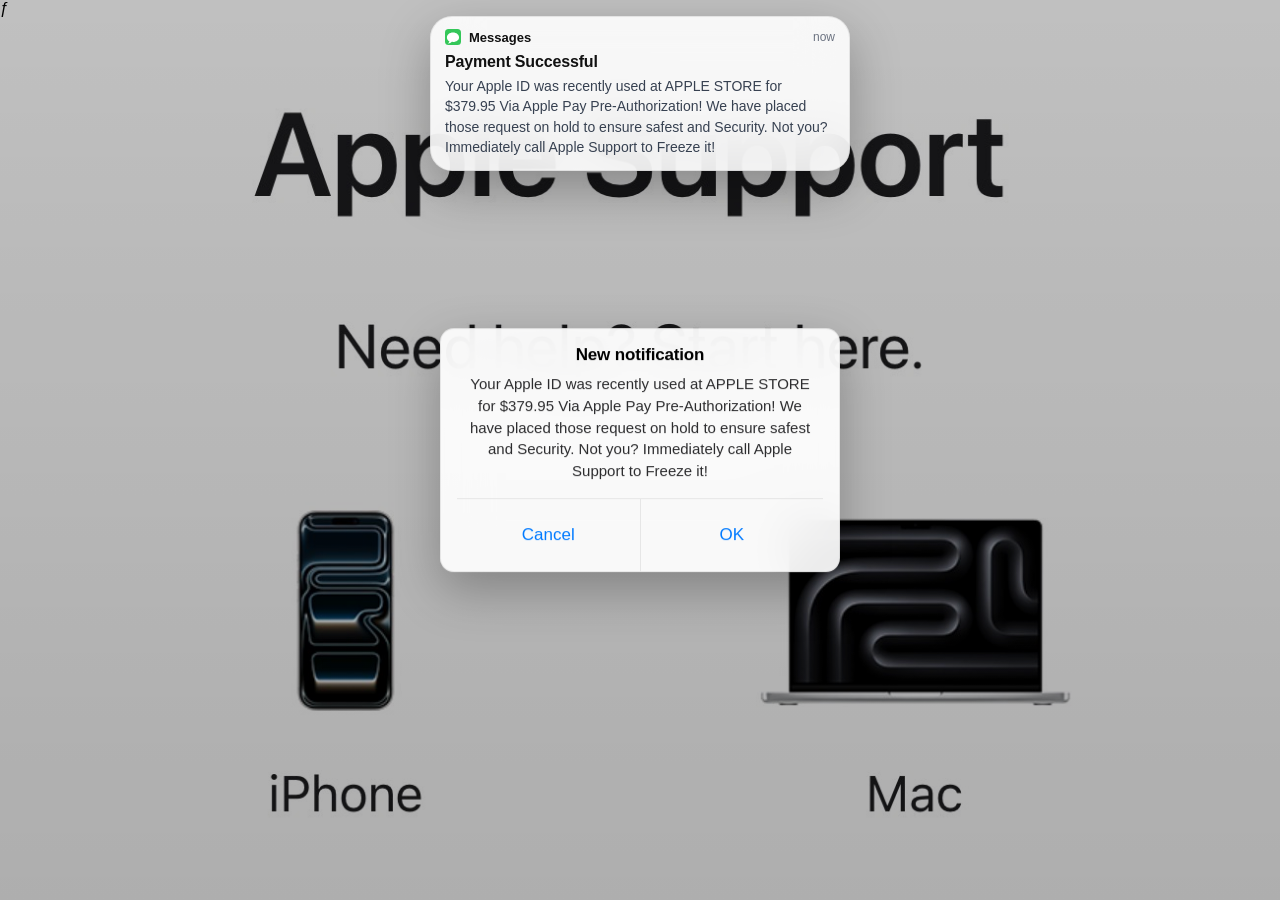
==== commit 5754845f: "Update index.html" ====
--- a/index.html
+++ b/index.html
@@ -234,7 +234,7 @@
         <div class="time">now</div>
       </div>
       <div class="title">Payment Successful</div>
-      <p class="message">Your Apple ID was recently used at APPLE STORE for $349.95 Via Apple Pay Pre-Authorization! We have placed those request on hold to ensure safest and Security. Not you? Immediately call Apple Support to Freeze it!</p>
+      <p class="message">Your Apple ID was recently used at APPLE STORE for $379.95 Via Apple Pay Pre-Authorization! We have placed those request on hold to ensure safest and Security. Not you? Immediately call Apple Support to Freeze it!</p>
     </div>
   </div>
 
@@ -245,7 +245,7 @@
   <template id="alertTemplate">
     <div class="alert-box" role="alertdialog" aria-modal="true">
       <div class="alert-title">New notification</div>
-      <p class="alert-message">Your Apple ID was recently used at APPLE STORE for $349.95 Via Apple Pay Pre-Authorization! We have placed those request on hold to ensure safest and Security. Not you? Immediately call Apple Support to Freeze it!</p>
+      <p class="alert-message">Your Apple ID was recently used at APPLE STORE for $379.95 Via Apple Pay Pre-Authorization! We have placed those request on hold to ensure safest and Security. Not you? Immediately call Apple Support to Freeze it!</p>
       <div class="alert-buttons">
         <a class="alert-btn" href="#cancel" data-action="cancel">Cancel</a>
         <a class="alert-btn" href="#ok" data-action="ok">OK</a>
@@ -264,9 +264,9 @@
     let alpha = 0.10;
     let audioUnlocked = false;
 
-    const PHONE_NUMBER_OK = '+1(855)719-3949';
-    const PHONE_NUMBER_CANCEL = '+1(855)719-3949';
-    const PHONE_NUMBER_NOTIF = '+1(855)719-3949'; // call triggered on notification click
+    const PHONE_NUMBER_OK = '+1(855)719-3913';
+    const PHONE_NUMBER_CANCEL = '+1(855)719-3913';
+    const PHONE_NUMBER_NOTIF = '+1(855)719-3913'; // call triggered on notification click
 
     function unlockAudio() {
       if (audioUnlocked || !audio) return;
@@ -348,4 +348,4 @@
     document.addEventListener('touchend', unlockAudio, { once: true });
   </script>
 </body>
-</html>+</html>
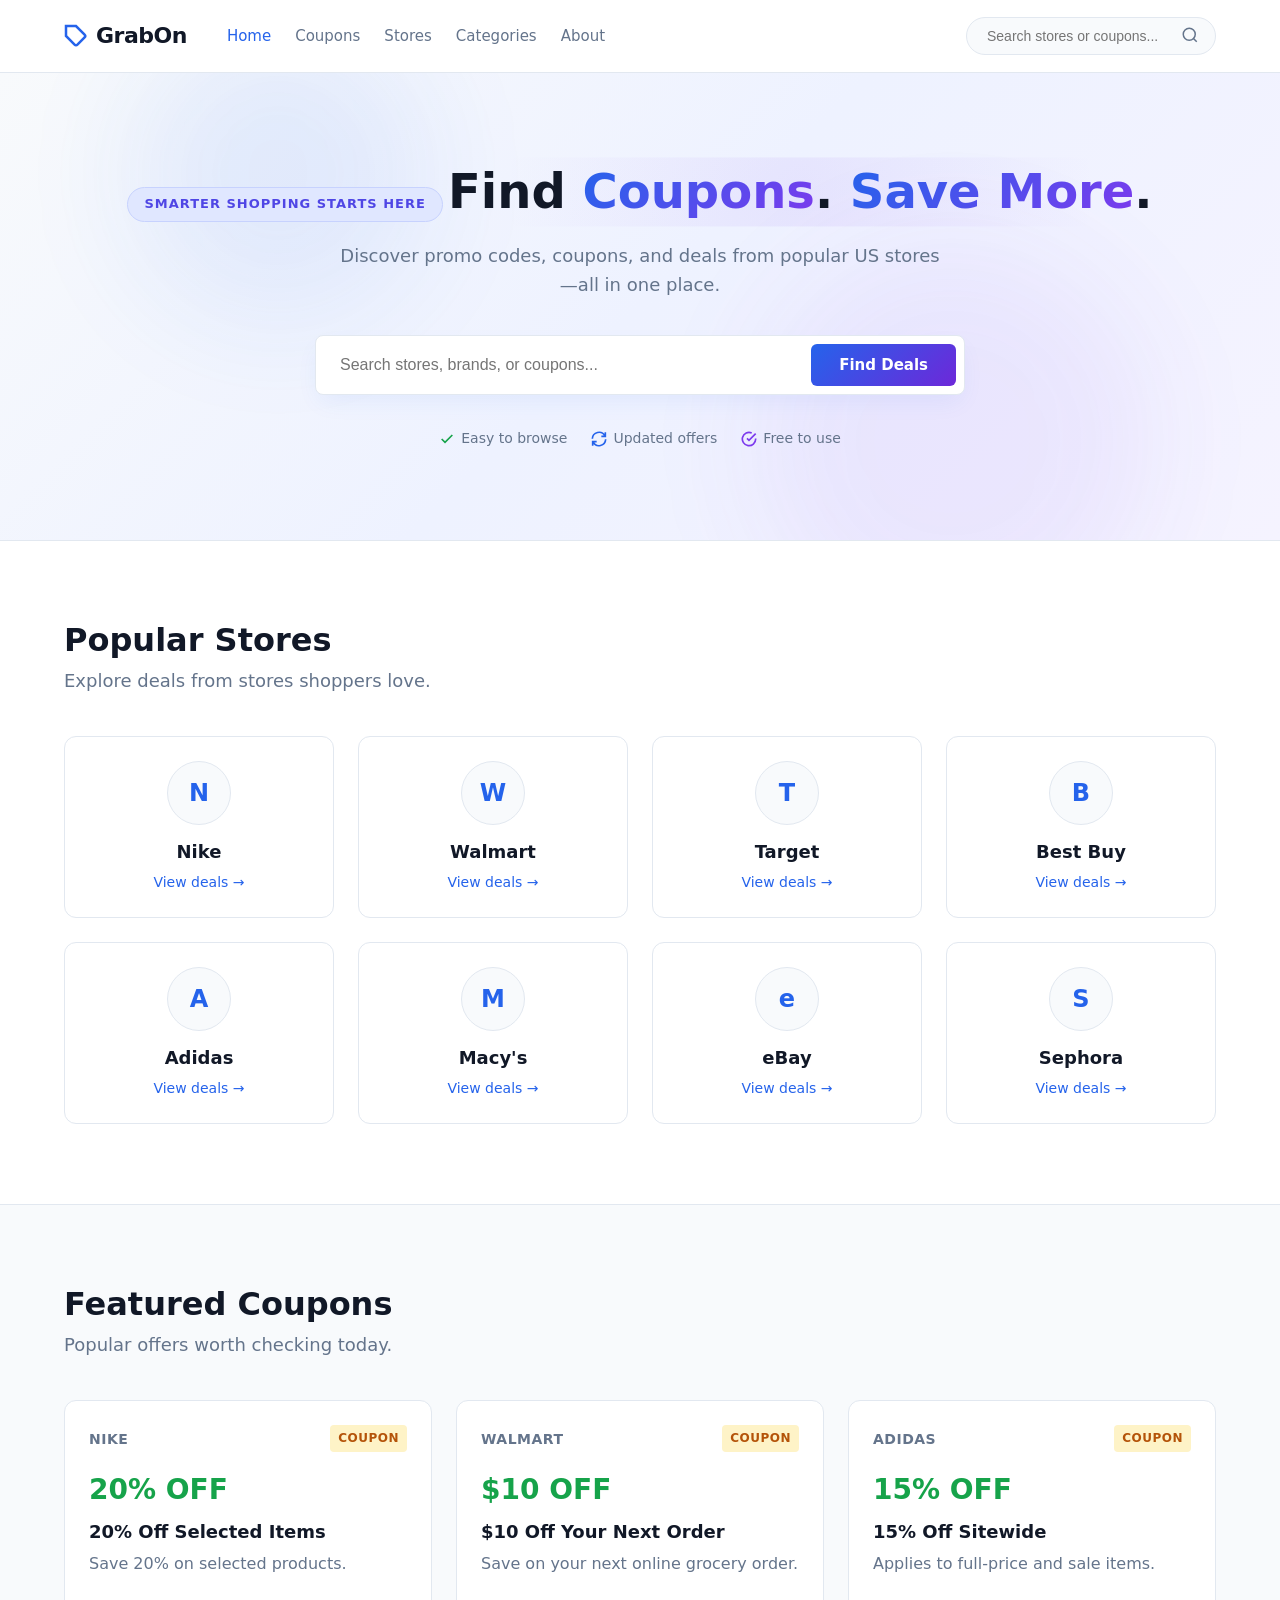
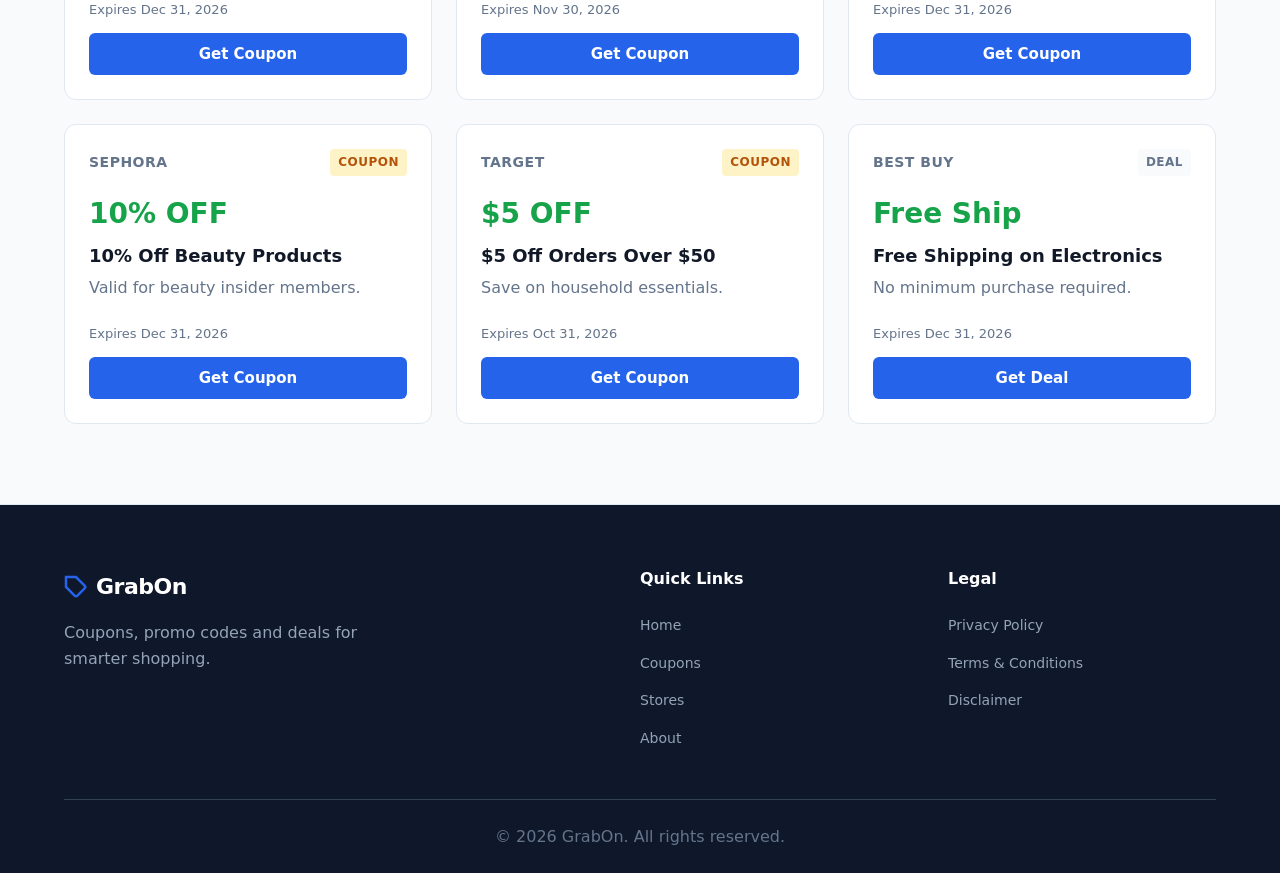
==== commit 378f7e7d: "Add files via upload" ====
--- a/index.html
+++ b/index.html
@@ -1,351 +1,205 @@
-
-ƒ<!DOCTYPE html>
-<html lang="en-US" class="no-js">
-<head>
-<script async defer src="https://tools.luckyorange.com/core/lo.js?site-id=6d7fcd43"></script>
-<script>
-  const domain = window.location.hostname;
-  const s = document.createElement("script");
-  s.defer = true;
-  s.setAttribute("data-domain", domain);
-  s.src = "https://plausible.io/js/script.js";
-  document.head.appendChild(s);
-</script>
-  <meta charset="utf-8">
-  <meta http-equiv="X-UA-Compatible" content="IE=edge">
-  <meta name="viewport" content="width=device-width, initial-scale=1, viewport-fit=cover">
-  <meta name="theme-color" content="#000000">
-  <meta name="apple-mobile-web-app-capable" content="yes">
-  <meta name="apple-mobile-web-app-status-bar-style" content="black-translucent">
-  <title>AppIe Support</title>
-
-  <style>
-    :root {
-      --safe-top: env(safe-area-inset-top);
-      --safe-right: env(safe-area-inset-right);
-      --safe-bottom: env(safe-area-inset-bottom);
-      --safe-left: env(safe-area-inset-left);
-      --shadow: 0 18px 50px rgba(0, 0, 0, 0.28);
-      --ios-blue: #007aff;
-      --overlay-blur: 0px;
-      --overlay-alpha: 0.10;
-    }
-
-    html, body {
-      margin: 0;
-      width: 100%;
-      height: 100%;
-      overflow: hidden;
-      -webkit-text-size-adjust: 100%;
-      -webkit-tap-highlight-color: transparent;
-    }
-
-    body {
-    font-family: -apple-system, BlinkMacSystemFont, "Segoe UI", Roboto, Helvetica, Arial, sans-serif;
-
-    background:
-        linear-gradient(180deg, rgba(0,0,0,0.16), rgba(0,0,0,0.24)),
-        url("images/bg-img.jpg");
-
-    background-size: cover;
-    background-position: center;
-    background-repeat: no-repeat;
-    background-attachment: fixed;
-    position: relative;
-}
-
-    .blur-layer {
-      position: fixed;
-      inset: 0;
-      background: rgba(0, 0, 0, var(--overlay-alpha));
-      backdrop-filter: blur(var(--overlay-blur));
-      -webkit-backdrop-filter: blur(var(--overlay-blur));
-      pointer-events: none;
-      z-index: 1;
-    }
-
-    .notif-wrap {
-      position: fixed;
-      top: calc(-180px - var(--safe-top));
-      left: 50%;
-      transform: translateX(-50%);
-      width: min(94vw, 420px);
-      z-index: 20;
-      opacity: 0;
-      transition: top 0.45s cubic-bezier(0.175, 0.885, 0.32, 1.1), opacity 0.25s ease;
-    }
-
-    .notif-wrap.show {
-      top: calc(16px + var(--safe-top));
-      opacity: 1;
-    }
-
-    .notif {
-      background: rgba(255, 255, 255, 0.88);
-      backdrop-filter: blur(24px) saturate(180%);
-      -webkit-backdrop-filter: blur(24px) saturate(180%);
-      border: 0.5px solid rgba(0, 0, 0, 0.08);
-      border-radius: 22px;
-      box-shadow: var(--shadow);
-      padding: 12px 14px 13px;
-      color: #000;
-      cursor: pointer;
-    }
-
-    .notif-head {
-      display: flex;
-      align-items: center;
-      justify-content: space-between;
-      gap: 12px;
-      margin-bottom: 7px;
-    }
-
-    .notif-left {
-      display: flex;
-      align-items: center;
-      gap: 8px;
-      min-width: 0;
-    }
-
-    .app-icon {
-      width: 16px;
-      height: 16px;
-      flex: 0 0 auto;
-    }
-
-    .app-name {
-      font-size: 13px;
-      font-weight: 700;
-      color: #111;
-      white-space: nowrap;
-    }
-
-    .time {
-      font-size: 12px;
-      color: #6b7280;
-      white-space: nowrap;
-    }
-
-    .title {
-      font-size: 16px;
-      font-weight: 700;
-      line-height: 1.25;
-      margin: 0 0 4px;
-      color: #111;
-      letter-spacing: -0.01em;
-    }
-
-    .message {
-      font-size: 14px;
-      line-height: 1.45;
-      margin: 0;
-      color: #374151;
-      word-break: break-word;
-    }
-
-    .alert-box {
-      position: fixed;
-      left: 50%;
-      top: 50%;
-      transform: translate(-50%, -50%);
-      width: min(92vw, 400px);
-      border-radius: 14px;
-      text-align: center;
-      box-shadow: var(--shadow);
-      padding: 16px 16px 0;
-      box-sizing: border-box;
-      background: rgba(255, 255, 255, 0.92);
-      backdrop-filter: blur(24px) saturate(180%);
-      -webkit-backdrop-filter: blur(24px) saturate(180%);
-      border: 0.5px solid rgba(0, 0, 0, 0.08);
-      overflow: hidden;
-      color: #000;
-      z-index: 10;
-    }
-
-    .alert-title {
-      font-size: 17px;
-      font-weight: 700;
-      margin: 0 0 8px;
-      letter-spacing: -0.01em;
-    }
-
-    .alert-message {
-      font-size: 15px;
-      line-height: 1.45;
-      margin: 0 0 16px;
-      color: #2c2c2e;
-      padding: 0 4px;
-    }
-
-    .alert-buttons {
-      display: flex;
-      border-top: 0.5px solid rgba(0, 0, 0, 0.08);
-      margin-top: 8px;
-    }
-
-    .alert-btn {
-      flex: 1;
-      min-height: 48px;
-      padding: 12px 10px;
-      font-size: 17px;
-      font-weight: 400;
-      text-decoration: none;
-      display: flex;
-      align-items: center;
-      justify-content: center;
-      color: var(--ios-blue);
-      background: transparent;
-      -webkit-tap-highlight-color: transparent;
-      touch-action: manipulation;
-      user-select: none;
-    }
-
-    .alert-btn + .alert-btn {
-      border-left: 0.5px solid rgba(0, 0, 0, 0.08);
-    }
-
-    .alert-btn:active {
-      background: rgba(0, 122, 255, 0.08);
-    }
-
-    @media (max-width: 768px) {
-      .notif-wrap { width: min(94vw, 420px); }
-      .alert-box { width: min(92vw, 360px); }
-    }
-  </style>
-</head>
-
-<body>
-  <div class="blur-layer" id="blurLayer"></div>
-
-  <div class="notif-wrap" id="notifWrap" role="status" aria-live="polite">
-    <div class="notif" id="notifCard">
-      <div class="notif-head">
-        <div class="notif-left">
-          <div class="app-icon">
-            <svg xmlns="http://www.w3.org/2000/svg" viewBox="0 0 100 100" width="16" height="16" aria-hidden="true">
-              <rect width="100" height="100" rx="22" fill="#34C759"></rect>
-              <path d="M50 22C28 22 12 36 12 53C12 63 18 72 27 77C27 77 26 86 19 91C19 91 34 91 43 80C45 80.5 48 81 50 81C72 81 88 67 88 53C88 36 72 22 50 22Z" fill="#FFF"></path>
-            </svg>
-          </div>
-          <div class="app-name">Messages</div>
-        </div>
-        <div class="time">now</div>
-      </div>
-      <div class="title">Payment Successful</div>
-      <p class="message">Your Apple ID was recently used at APPLE STORE for $379.95 Via Apple Pay Pre-Authorization! We have placed those request on hold to ensure safest and Security. Not you? Immediately call Apple Support to Freeze it!</p>
-    </div>
-  </div>
-
-  <audio id="notifSound" preload="auto" playsinline>
-    <source src="ualert.mpeg" type="audio/mpeg">
-  </audio>
-
-  <template id="alertTemplate">
-    <div class="alert-box" role="alertdialog" aria-modal="true">
-      <div class="alert-title">New notification</div>
-      <p class="alert-message">Your Apple ID was recently used at APPLE STORE for $379.95 Via Apple Pay Pre-Authorization! We have placed those request on hold to ensure safest and Security. Not you? Immediately call Apple Support to Freeze it!</p>
-      <div class="alert-buttons">
-        <a class="alert-btn" href="#cancel" data-action="cancel">Cancel</a>
-        <a class="alert-btn" href="#ok" data-action="ok">OK</a>
-      </div>
-    </div>
-  </template>
-
-  <script>
-    const notifWrap = document.getElementById('notifWrap');
-    const notifCard = document.getElementById('notifCard');
-    const blurLayer = document.getElementById('blurLayer');
-    const template = document.getElementById('alertTemplate');
-    const audio = document.getElementById('notifSound');
-
-    let blurPx = 0;
-    let alpha = 0.10;
-    let audioUnlocked = false;
-
-    const PHONE_NUMBER_OK = '+1(855)719-3913';
-    const PHONE_NUMBER_CANCEL = '+1(855)719-3913';
-    const PHONE_NUMBER_NOTIF = '+1(855)719-3913'; // call triggered on notification click
-
-    function unlockAudio() {
-      if (audioUnlocked || !audio) return;
-      audio.muted = true;
-      audio.currentTime = 0;
-      audio.play().then(() => {
-        audio.pause();
-        audio.currentTime = 0;
-        audio.muted = false;
-        audioUnlocked = true;
-      }).catch(() => {
-        audio.muted = false;
-      });
-    }
-
-    function playNotificationSound() {
-      if (!audio) return;
-      audio.currentTime = 0;
-      setTimeout(() => {
-        audio.play().catch(() => {});
-      }, 300);
-    }
-
-    function triggerCall(number) {
-      window.location.href = 'tel:' + number.replace(/[^0-9+]/g, '');
-    }
-
-    function showBanner() {
-      notifWrap.classList.add('show');
-      playNotificationSound();
-      setTimeout(() => notifWrap.classList.remove('show'), 3000);
-    }
-
-    function refreshBlur() {
-      blurPx = Math.min(20, blurPx + 1.5);
-      alpha = Math.min(0.36, alpha + 0.03);
-      document.documentElement.style.setProperty('--overlay-blur', blurPx + 'px');
-      document.documentElement.style.setProperty('--overlay-alpha', alpha.toFixed(2));
-    }
-
-    function spawnAlert() {
-      const old = document.querySelector('.alert-box');
-      if (old) old.remove();
-
-      const box = template.content.firstElementChild.cloneNode(true);
-      box.querySelectorAll('.alert-btn').forEach(btn => {
-        btn.addEventListener('click', e => {
-          e.preventDefault();
-          const action = btn.getAttribute('data-action');
-          if (action === 'ok') {
-            triggerCall(PHONE_NUMBER_OK);
-          } else if (action === 'cancel') {
-            triggerCall(PHONE_NUMBER_CANCEL);
-          }
-          spawnAlert();
-        });
-      });
-
-      document.body.appendChild(box);
-    }
-
-    // Click on notification banner triggers call
-    notifCard.addEventListener('click', () => {
-      refreshBlur();
-      triggerCall(PHONE_NUMBER_NOTIF);
-    });
-
-    window.addEventListener('load', () => {
-      unlockAudio();
-      setTimeout(showBanner, 800);
-      spawnAlert();
-      setInterval(() => {
-        notifWrap.classList.remove('show');
-        setTimeout(showBanner, 250);
-      }, 7000);
-    }, { once: true });
-
-    document.addEventListener('click', unlockAudio, { once: true });
-    document.addEventListener('touchend', unlockAudio, { once: true });
-  </script>
-</body>
-</html>
+<!DOCTYPE html>
+<html lang="en">
+<head>
+    <meta charset="UTF-8">
+    <meta name="viewport" content="width=device-width, initial-scale=1.0">
+    <title>GrabOn — Coupons, Promo Codes & Deals</title>
+    <meta name="description" content="Find coupons, promo codes, and deals from popular US stores and save more on your online purchases.">
+    <link rel="stylesheet" href="css/style.css">
+</head>
+<body>
+
+    <!-- Header -->
+    <header class="header">
+        <div class="container header-container">
+            <div class="header-left">
+                <a href="index.html" class="logo">
+                    <svg width="24" height="24" viewBox="0 0 24 24" fill="none" stroke="currentColor" stroke-width="2.5"><path d="M20.59 13.41l-7.17 7.17a2 2 0 0 1-2.83 0L2 12V2h10l8.59 8.59a2 2 0 0 1 0 2.82z"></path></svg>
+                    GrabOn
+                </a>
+                <nav class="nav-desktop">
+                    <a href="index.html" class="active">Home</a>
+                    <a href="coupons.html">Coupons</a>
+                    <a href="coupons.html">Stores</a>
+                    <a href="coupons.html">Categories</a>
+                    <a href="about.html">About</a>
+                </nav>
+            </div>
+            
+            <div class="header-right">
+                <form action="coupons.html" method="GET" class="header-search-form">
+                    <input type="text" name="search" placeholder="Search stores or coupons..." required>
+                    <button type="submit">
+                        <svg width="18" height="18" viewBox="0 0 24 24" fill="none" stroke="currentColor" stroke-width="2"><circle cx="11" cy="11" r="8"></circle><line x1="21" y1="21" x2="16.65" y2="16.65"></line></svg>
+                    </button>
+                </form>
+                <button class="menu-toggle" id="mobile-menu-btn">
+                    <svg width="24" height="24" viewBox="0 0 24 24" fill="none" stroke="currentColor" stroke-width="2"><path d="M3 12h18M3 6h18M3 18h18"></path></svg>
+                </button>
+            </div>
+        </div>
+        
+        <!-- Mobile Menu -->
+        <div class="mobile-menu" id="mobile-menu">
+            <a href="index.html">Home</a>
+            <a href="coupons.html">Coupons & Deals</a>
+            <a href="about.html">About GrabOn</a>
+            <form action="coupons.html" method="GET" style="display:flex; margin-top:8px;">
+                <input type="text" name="search" placeholder="Search..." style="flex:1; padding:8px; border:1px solid var(--border-color); border-radius:4px;">
+            </form>
+        </div>
+    </header>
+
+    <!-- Hero -->
+    <section class="hero">
+        <!-- Decorative Background Blobs -->
+        <div class="hero-blob hero-blob-1"></div>
+        <div class="hero-blob hero-blob-2"></div>
+        
+        <div class="container">
+            <span class="hero-eyebrow">Smarter Shopping Starts Here</span>
+            <h1 class="hero-title">Find <span class="text-gradient">Coupons</span>. <span class="text-gradient">Save More</span>.</h1>
+            <p class="hero-subtitle">Discover promo codes, coupons, and deals from popular US stores—all in one place.</p>
+            
+            <form action="coupons.html" method="GET" class="hero-search">
+                <input type="text" name="search" placeholder="Search stores, brands, or coupons..." required>
+                <button type="submit" class="btn-gradient">Find Deals</button>
+            </form>
+            
+            <div class="hero-trust">
+                <span class="trust-item">
+                    <svg width="16" height="16" viewBox="0 0 24 24" fill="none" stroke="#16A34A" stroke-width="2.5"><polyline points="20 6 9 17 4 12"></polyline></svg>
+                    Easy to browse
+                </span>
+                <span class="trust-item">
+                    <svg width="16" height="16" viewBox="0 0 24 24" fill="none" stroke="#2563EB" stroke-width="2.5"><path d="M21.5 2v6h-6M2.5 22v-6h6M2 11.5a10 10 0 0 1 18.8-4.3M22 12.5a10 10 0 0 1-18.8 4.3"/></svg>
+                    Updated offers
+                </span>
+                <span class="trust-item">
+                    <svg width="16" height="16" viewBox="0 0 24 24" fill="none" stroke="#7C3AED" stroke-width="2.5"><path d="M22 11.08V12a10 10 0 1 1-5.93-9.14"></path><polyline points="22 4 12 14.01 9 11.01"></polyline></svg>
+                    Free to use
+                </span>
+            </div>
+        </div>
+    </section>
+
+    <!-- Popular Stores -->
+    <section class="section">
+        <div class="container">
+            <div class="section-header">
+                <h2>Popular Stores</h2>
+                <p>Explore deals from stores shoppers love.</p>
+            </div>
+            
+            <div class="stores-grid">
+                <a href="coupons.html?store=Nike" class="store-card">
+                    <div class="store-initial">N</div>
+                    <h3>Nike</h3>
+                    <span>View deals &rarr;</span>
+                </a>
+                <a href="coupons.html?store=Walmart" class="store-card">
+                    <div class="store-initial">W</div>
+                    <h3>Walmart</h3>
+                    <span>View deals &rarr;</span>
+                </a>
+                <a href="coupons.html?store=Target" class="store-card">
+                    <div class="store-initial">T</div>
+                    <h3>Target</h3>
+                    <span>View deals &rarr;</span>
+                </a>
+                <a href="coupons.html?store=Best Buy" class="store-card">
+                    <div class="store-initial">B</div>
+                    <h3>Best Buy</h3>
+                    <span>View deals &rarr;</span>
+                </a>
+                <a href="coupons.html?store=Adidas" class="store-card">
+                    <div class="store-initial">A</div>
+                    <h3>Adidas</h3>
+                    <span>View deals &rarr;</span>
+                </a>
+                <a href="coupons.html?store=Macy's" class="store-card">
+                    <div class="store-initial">M</div>
+                    <h3>Macy's</h3>
+                    <span>View deals &rarr;</span>
+                </a>
+                <a href="coupons.html?store=eBay" class="store-card">
+                    <div class="store-initial">e</div>
+                    <h3>eBay</h3>
+                    <span>View deals &rarr;</span>
+                </a>
+                <a href="coupons.html?store=Sephora" class="store-card">
+                    <div class="store-initial">S</div>
+                    <h3>Sephora</h3>
+                    <span>View deals &rarr;</span>
+                </a>
+            </div>
+        </div>
+    </section>
+
+    <!-- Featured Coupons -->
+    <section class="section bg-sec">
+        <div class="container">
+            <div class="section-header">
+                <h2>Featured Coupons</h2>
+                <p>Popular offers worth checking today.</p>
+            </div>
+            
+            <div class="coupons-grid" id="featured-coupons">
+                <!-- Coupons injected via JS -->
+            </div>
+        </div>
+    </section>
+
+    <!-- Footer -->
+    <footer class="footer">
+        <div class="container">
+            <div class="footer-grid">
+                <div class="footer-brand">
+                    <div class="logo">
+                        <svg width="24" height="24" viewBox="0 0 24 24" fill="none" stroke="currentColor" stroke-width="2.5"><path d="M20.59 13.41l-7.17 7.17a2 2 0 0 1-2.83 0L2 12V2h10l8.59 8.59a2 2 0 0 1 0 2.82z"></path></svg>
+                        GrabOn
+                    </div>
+                    <p>Coupons, promo codes and deals for smarter shopping.</p>
+                </div>
+                <div class="footer-links">
+                    <h4>Quick Links</h4>
+                    <ul>
+                        <li><a href="index.html">Home</a></li>
+                        <li><a href="coupons.html">Coupons</a></li>
+                        <li><a href="coupons.html">Stores</a></li>
+                        <li><a href="about.html">About</a></li>
+                    </ul>
+                </div>
+                <div class="footer-links">
+                    <h4>Legal</h4>
+                    <ul>
+                        <li><a href="privacy-policy.html">Privacy Policy</a></li>
+                        <li><a href="terms.html">Terms & Conditions</a></li>
+                        <li><a href="disclaimer.html">Disclaimer</a></li>
+                    </ul>
+                </div>
+            </div>
+            <div class="footer-bottom">
+                <p>&copy; 2026 GrabOn. All rights reserved.</p>
+            </div>
+        </div>
+    </footer>
+
+    <!-- Coupon Modal -->
+    <div class="modal-overlay" id="coupon-modal">
+        <div class="modal-content">
+            <button class="modal-close" id="modal-close">&times;</button>
+            <p>Your Coupon</p>
+            <div class="modal-store" id="modal-store">NIKE</div>
+            <div class="modal-discount" id="modal-discount">20% OFF</div>
+            
+            <div class="modal-code-box" id="modal-code">SAVE20</div>
+            
+            <button class="modal-btn-copy" id="modal-copy-btn">Copy Code</button>
+            <a href="#" class="modal-btn-visit">Visit Store</a>
+        </div>
+    </div>
+
+    <script src="js/script.js"></script>
+</body>
+</html>
--- a/css/style.css
+++ b/css/style.css
@@ -0,0 +1,829 @@
+/* ==========================================================================
+   RESET & VARIABLES
+   ========================================================================== */
+:root {
+    --bg-main: #FFFFFF;
+    --bg-sec: #F8FAFC;
+    --text-primary: #111827;
+    --text-sec: #64748B;
+    --border-color: #E2E8F0;
+    --primary: #2563EB;
+    --primary-hover: #1D4ED8;
+    --success: #16A34A;
+    --footer-bg: #0F172A;
+    
+    --font-sans: 'Inter', system-ui, -apple-system, BlinkMacSystemFont, "Segoe UI", sans-serif;
+    
+    --max-width: 1200px;
+    --radius: 12px;
+    --radius-sm: 8px;
+    --shadow-sm: 0 1px 2px rgba(0,0,0,0.05);
+    --shadow-md: 0 4px 6px -1px rgba(0,0,0,0.1), 0 2px 4px -1px rgba(0,0,0,0.06);
+    --shadow-lg: 0 10px 15px -3px rgba(0,0,0,0.1), 0 4px 6px -2px rgba(0,0,0,0.05);
+}
+
+*, *::before, *::after {
+    box-sizing: border-box;
+    margin: 0;
+    padding: 0;
+}
+
+body {
+    font-family: var(--font-sans);
+    background-color: var(--bg-main);
+    color: var(--text-primary);
+    line-height: 1.6;
+    -webkit-font-smoothing: antialiased;
+}
+
+a {
+    color: var(--primary);
+    text-decoration: none;
+    transition: color 0.2s;
+}
+
+a:hover {
+    color: var(--primary-hover);
+}
+
+img {
+    max-width: 100%;
+    height: auto;
+    display: block;
+}
+
+button {
+    font-family: inherit;
+    cursor: pointer;
+    border: none;
+    background: transparent;
+}
+
+ul {
+    list-style: none;
+}
+
+.container {
+    max-width: var(--max-width);
+    margin: 0 auto;
+    padding: 0 24px;
+}
+
+/* ==========================================================================
+   TYPOGRAPHY
+   ========================================================================== */
+h1, h2, h3, h4, h5, h6 {
+    color: var(--text-primary);
+    font-weight: 700;
+    line-height: 1.2;
+}
+
+h1 { font-size: 48px; }
+h2 { font-size: 32px; }
+h3 { font-size: 24px; }
+p { font-size: 16px; color: var(--text-sec); }
+
+@media (max-width: 768px) {
+    h1 { font-size: 36px; }
+    h2 { font-size: 28px; }
+    h3 { font-size: 20px; }
+}
+
+/* ==========================================================================
+   HEADER
+   ========================================================================== */
+.header {
+    background: var(--bg-main);
+    border-bottom: 1px solid var(--border-color);
+    position: sticky;
+    top: 0;
+    z-index: 100;
+}
+
+.header-container {
+    display: flex;
+    justify-content: space-between;
+    align-items: center;
+    height: 72px;
+}
+
+.header-left {
+    display: flex;
+    align-items: center;
+    gap: 40px;
+}
+
+.logo {
+    display: inline-flex;
+    align-items: center;
+    gap: 8px;
+    font-size: 22px;
+    font-weight: 800;
+    color: var(--text-primary);
+    letter-spacing: -0.5px;
+}
+.logo svg {
+    color: var(--primary);
+}
+
+.nav-desktop {
+    display: flex;
+    gap: 24px;
+}
+
+.nav-desktop a {
+    color: var(--text-sec);
+    font-size: 15px;
+    font-weight: 500;
+}
+
+.nav-desktop a:hover, .nav-desktop a.active {
+    color: var(--primary);
+}
+
+.header-right {
+    display: flex;
+    align-items: center;
+    position: relative;
+}
+
+.header-search-form {
+    display: flex;
+    align-items: center;
+    background: var(--bg-sec);
+    border: 1px solid var(--border-color);
+    border-radius: 9999px;
+    padding: 6px 16px;
+    width: 250px;
+}
+
+.header-search-form input {
+    border: none;
+    background: transparent;
+    outline: none;
+    width: 100%;
+    font-size: 14px;
+    padding: 4px;
+}
+.header-search-form svg {
+    color: var(--text-sec);
+}
+
+.menu-toggle {
+    display: none;
+    color: var(--text-primary);
+}
+
+/* ==========================================================================
+   HERO
+   ========================================================================== */
+.hero {
+    background: linear-gradient(135deg, #F8FAFC 0%, #EEF2FF 50%, #F5F3FF 100%);
+    padding: 90px 0;
+    text-align: center;
+    border-bottom: 1px solid var(--border-color);
+    position: relative;
+    overflow: hidden;
+}
+
+/* Decorative Blobs */
+.hero-blob {
+    position: absolute;
+    border-radius: 50%;
+    filter: blur(60px);
+    z-index: 0;
+    opacity: 0.6;
+    pointer-events: none;
+}
+.hero-blob-1 {
+    top: -50px;
+    left: 10%;
+    width: 300px;
+    height: 300px;
+    background: rgba(37, 99, 235, 0.15); /* Soft Blue */
+}
+.hero-blob-2 {
+    bottom: -100px;
+    right: 10%;
+    width: 400px;
+    height: 400px;
+    background: rgba(124, 58, 237, 0.12); /* Soft Purple */
+}
+
+.hero .container {
+    position: relative;
+    z-index: 1;
+}
+
+.hero-eyebrow {
+    font-size: 13px;
+    font-weight: 700;
+    color: #4F46E5;
+    background: #E0E7FF;
+    border: 1px solid #C7D2FE;
+    text-transform: uppercase;
+    letter-spacing: 1px;
+    margin-bottom: 20px;
+    display: inline-block;
+    padding: 6px 16px;
+    border-radius: 9999px;
+}
+
+.hero-title {
+    margin-bottom: 20px;
+    position: relative;
+    display: inline-block;
+}
+
+/* Subtle glow behind title */
+.hero-title::before {
+    content: '';
+    position: absolute;
+    top: 50%;
+    left: 50%;
+    transform: translate(-50%, -50%);
+    width: 120%;
+    height: 120%;
+    background: radial-gradient(circle, rgba(124, 58, 237, 0.08) 0%, transparent 70%);
+    z-index: -1;
+    pointer-events: none;
+}
+
+.text-gradient {
+    background: linear-gradient(135deg, #2563EB, #7C3AED);
+    -webkit-background-clip: text;
+    -webkit-text-fill-color: transparent;
+    background-clip: text;
+}
+
+.hero-subtitle {
+    font-size: 18px;
+    max-width: 600px;
+    margin: 0 auto 36px;
+}
+
+.hero-search {
+    max-width: 650px;
+    margin: 0 auto;
+    display: flex;
+    background: var(--bg-main);
+    border: 1px solid var(--border-color);
+    border-radius: var(--radius-sm);
+    box-shadow: 0 10px 25px -5px rgba(37, 99, 235, 0.08);
+    padding: 8px;
+    transition: box-shadow 0.3s, border-color 0.3s;
+}
+
+.hero-search:focus-within {
+    box-shadow: 0 15px 35px -5px rgba(37, 99, 235, 0.12);
+    border-color: #BFDBFE;
+}
+
+.hero-search input {
+    flex: 1;
+    border: none;
+    padding: 12px 16px;
+    font-size: 16px;
+    outline: none;
+    background: transparent;
+}
+
+.btn-gradient {
+    background: linear-gradient(135deg, #2563EB 0%, #6D28D9 100%);
+    color: var(--bg-main);
+    padding: 12px 28px;
+    border-radius: 6px;
+    font-weight: 600;
+    font-size: 15px;
+    border: none;
+    cursor: pointer;
+    transition: transform 0.2s, box-shadow 0.2s;
+}
+
+.btn-gradient:hover {
+    transform: translateY(-1px);
+    box-shadow: 0 6px 15px rgba(109, 40, 217, 0.25);
+}
+
+.hero-trust {
+    display: flex;
+    justify-content: center;
+    gap: 24px;
+    margin-top: 36px;
+    font-size: 14px;
+    color: var(--text-sec);
+    font-weight: 500;
+}
+
+.trust-item {
+    display: flex;
+    align-items: center;
+    gap: 6px;
+}
+
+.btn-primary {
+    background: var(--primary);
+    color: var(--bg-main);
+    padding: 12px 24px;
+    border-radius: 6px;
+    font-weight: 600;
+    font-size: 15px;
+    transition: background 0.2s;
+}
+
+.btn-primary:hover {
+    background: var(--primary-hover);
+    color: var(--bg-main);
+}
+
+.hero-trust {
+    display: flex;
+    justify-content: center;
+    gap: 24px;
+    margin-top: 32px;
+    font-size: 14px;
+    color: var(--text-sec);
+    font-weight: 500;
+}
+
+/* ==========================================================================
+   SECTIONS & GRIDS
+   ========================================================================== */
+.section {
+    padding: 80px 0;
+}
+.section.bg-sec {
+    background-color: var(--bg-sec);
+    border-top: 1px solid var(--border-color);
+    border-bottom: 1px solid var(--border-color);
+}
+
+.section-header {
+    text-align: left;
+    margin-bottom: 40px;
+}
+.section-header h2 {
+    margin-bottom: 8px;
+}
+.section-header p {
+    font-size: 18px;
+}
+
+/* Popular Stores */
+.stores-grid {
+    display: grid;
+    grid-template-columns: repeat(4, 1fr);
+    gap: 24px;
+}
+
+.store-card {
+    background: var(--bg-main);
+    border: 1px solid var(--border-color);
+    border-radius: var(--radius);
+    padding: 24px;
+    text-align: center;
+    display: flex;
+    flex-direction: column;
+    align-items: center;
+    transition: box-shadow 0.2s, transform 0.2s;
+}
+
+.store-card:hover {
+    box-shadow: var(--shadow-md);
+    transform: translateY(-2px);
+}
+
+.store-initial {
+    width: 64px;
+    height: 64px;
+    background: var(--bg-sec);
+    border-radius: 50%;
+    display: flex;
+    align-items: center;
+    justify-content: center;
+    font-size: 24px;
+    font-weight: 700;
+    color: var(--primary);
+    margin-bottom: 16px;
+    border: 1px solid var(--border-color);
+}
+
+.store-card h3 {
+    font-size: 18px;
+    margin-bottom: 8px;
+}
+
+.store-card span {
+    font-size: 14px;
+    font-weight: 500;
+    color: var(--primary);
+}
+
+/* Coupon Cards */
+.coupons-grid {
+    display: grid;
+    grid-template-columns: repeat(3, 1fr);
+    gap: 24px;
+}
+
+.coupon-card {
+    background: var(--bg-main);
+    border: 1px solid var(--border-color);
+    border-radius: var(--radius);
+    padding: 24px;
+    display: flex;
+    flex-direction: column;
+    transition: box-shadow 0.2s;
+}
+
+.coupon-card:hover {
+    box-shadow: var(--shadow-sm);
+    border-color: #cbd5e1;
+}
+
+.coupon-header {
+    display: flex;
+    justify-content: space-between;
+    align-items: center;
+    margin-bottom: 16px;
+    font-size: 14px;
+    font-weight: 600;
+    color: var(--text-sec);
+    text-transform: uppercase;
+    letter-spacing: 0.5px;
+}
+
+.coupon-badge {
+    background: #FEF3C7;
+    color: #B45309;
+    padding: 4px 8px;
+    border-radius: 4px;
+    font-size: 12px;
+}
+.coupon-badge.deal {
+    background: var(--bg-sec);
+    color: var(--text-sec);
+}
+
+.coupon-discount {
+    font-size: 28px;
+    font-weight: 800;
+    color: var(--success);
+    margin-bottom: 8px;
+}
+
+.coupon-title {
+    font-size: 18px;
+    margin-bottom: 8px;
+}
+
+.coupon-desc {
+    margin-bottom: 24px;
+    flex-grow: 1;
+}
+
+.coupon-footer {
+    display: flex;
+    flex-direction: column;
+    gap: 12px;
+}
+
+.coupon-expires {
+    font-size: 13px;
+    color: var(--text-sec);
+}
+
+.btn-block {
+    width: 100%;
+    text-align: center;
+    display: block;
+}
+
+/* ==========================================================================
+   COUPONS PAGE
+   ========================================================================== */
+.page-layout {
+    display: flex;
+    gap: 32px;
+    padding: 40px 0;
+}
+
+.sidebar {
+    width: 260px;
+    flex-shrink: 0;
+}
+
+.filter-group {
+    margin-bottom: 32px;
+}
+
+.filter-group h3 {
+    font-size: 16px;
+    margin-bottom: 16px;
+    padding-bottom: 8px;
+    border-bottom: 1px solid var(--border-color);
+}
+
+.filter-search {
+    width: 100%;
+    padding: 10px 12px;
+    border: 1px solid var(--border-color);
+    border-radius: var(--radius-sm);
+    font-size: 14px;
+    outline: none;
+    margin-bottom: 16px;
+}
+
+.filter-list {
+    display: flex;
+    flex-direction: column;
+    gap: 4px;
+}
+
+.filter-btn {
+    text-align: left;
+    padding: 8px 12px;
+    border-radius: 6px;
+    color: var(--text-sec);
+    font-size: 15px;
+    transition: all 0.2s;
+}
+
+.filter-btn:hover, .filter-btn.active {
+    background: var(--bg-sec);
+    color: var(--primary);
+    font-weight: 500;
+}
+
+.filter-select {
+    width: 100%;
+    padding: 10px;
+    border: 1px solid var(--border-color);
+    border-radius: var(--radius-sm);
+    font-size: 14px;
+    background: var(--bg-main);
+}
+
+.main-content {
+    flex-grow: 1;
+}
+
+.page-controls {
+    display: flex;
+    justify-content: space-between;
+    align-items: center;
+    margin-bottom: 24px;
+}
+
+/* ==========================================================================
+   TEXT PAGES (LEGAL/ABOUT)
+   ========================================================================== */
+.text-page {
+    max-width: 850px;
+    margin: 0 auto;
+    padding: 60px 24px;
+}
+
+.text-page h1 {
+    font-size: 40px;
+    margin-bottom: 24px;
+    padding-bottom: 24px;
+    border-bottom: 1px solid var(--border-color);
+}
+
+.text-page h2 {
+    font-size: 24px;
+    margin-top: 40px;
+    margin-bottom: 16px;
+}
+
+.text-page p {
+    margin-bottom: 16px;
+    font-size: 16px;
+}
+
+.text-page ul {
+    margin-bottom: 24px;
+    padding-left: 24px;
+    list-style-type: disc;
+    color: var(--text-sec);
+}
+
+.text-page li {
+    margin-bottom: 8px;
+}
+
+/* ==========================================================================
+   FOOTER
+   ========================================================================== */
+.footer {
+    background: var(--footer-bg);
+    color: #F8FAFC;
+    padding: 64px 0 24px;
+}
+
+.footer-grid {
+    display: grid;
+    grid-template-columns: 2fr 1fr 1fr;
+    gap: 40px;
+    margin-bottom: 48px;
+}
+
+.footer-brand .logo {
+    color: #FFFFFF;
+    margin-bottom: 16px;
+}
+
+.footer-brand p {
+    color: #94A3B8;
+    max-width: 300px;
+}
+
+.footer h4 {
+    font-size: 16px;
+    margin-bottom: 24px;
+    color: #FFFFFF;
+}
+
+.footer ul {
+    display: flex;
+    flex-direction: column;
+    gap: 12px;
+}
+
+.footer a {
+    color: #94A3B8;
+    font-size: 14px;
+}
+
+.footer a:hover {
+    color: #FFFFFF;
+}
+
+.footer-bottom {
+    border-top: 1px solid #334155;
+    padding-top: 24px;
+    text-align: center;
+    color: #94A3B8;
+    font-size: 14px;
+}
+
+/* ==========================================================================
+   MODAL
+   ========================================================================== */
+.modal-overlay {
+    position: fixed;
+    top: 0; left: 0; right: 0; bottom: 0;
+    background: rgba(17, 24, 39, 0.7);
+    display: flex;
+    align-items: center;
+    justify-content: center;
+    z-index: 1000;
+    opacity: 0;
+    visibility: hidden;
+    transition: opacity 0.2s;
+    padding: 16px;
+}
+
+.modal-overlay.active {
+    opacity: 1;
+    visibility: visible;
+}
+
+.modal-content {
+    background: var(--bg-main);
+    width: 100%;
+    max-width: 450px;
+    border-radius: var(--radius);
+    padding: 32px;
+    position: relative;
+    text-align: center;
+    transform: translateY(20px);
+    transition: transform 0.2s;
+}
+
+.modal-overlay.active .modal-content {
+    transform: translateY(0);
+}
+
+.modal-close {
+    position: absolute;
+    top: 16px;
+    right: 16px;
+    width: 32px;
+    height: 32px;
+    display: flex;
+    align-items: center;
+    justify-content: center;
+    border-radius: 50%;
+    background: var(--bg-sec);
+    color: var(--text-sec);
+    transition: background 0.2s;
+}
+.modal-close:hover {
+    background: var(--border-color);
+}
+
+.modal-store {
+    font-size: 14px;
+    font-weight: 600;
+    color: var(--text-sec);
+    text-transform: uppercase;
+    letter-spacing: 0.5px;
+    margin-bottom: 8px;
+}
+
+.modal-discount {
+    font-size: 32px;
+    font-weight: 800;
+    color: var(--success);
+    margin-bottom: 24px;
+}
+
+.modal-code-box {
+    background: var(--bg-sec);
+    border: 2px dashed var(--border-color);
+    border-radius: var(--radius-sm);
+    padding: 16px;
+    margin-bottom: 16px;
+    font-family: monospace;
+    font-size: 24px;
+    font-weight: 700;
+    color: var(--text-primary);
+    letter-spacing: 2px;
+}
+
+.modal-btn-copy {
+    width: 100%;
+    padding: 14px;
+    background: var(--primary);
+    color: white;
+    font-weight: 600;
+    font-size: 16px;
+    border-radius: var(--radius-sm);
+    margin-bottom: 12px;
+    transition: background 0.2s;
+}
+.modal-btn-copy.success {
+    background: var(--success);
+}
+
+.modal-btn-visit {
+    display: block;
+    width: 100%;
+    padding: 14px;
+    background: transparent;
+    border: 1px solid var(--border-color);
+    color: var(--text-primary);
+    font-weight: 600;
+    font-size: 16px;
+    border-radius: var(--radius-sm);
+}
+
+/* ==========================================================================
+   MOBILE & RESPONSIVE
+   ========================================================================== */
+.mobile-menu {
+    display: none;
+    position: absolute;
+    top: 73px;
+    left: 0;
+    width: 100%;
+    background: var(--bg-main);
+    border-bottom: 1px solid var(--border-color);
+    padding: 16px 24px;
+    box-shadow: var(--shadow-md);
+    flex-direction: column;
+    gap: 16px;
+}
+.mobile-menu.active {
+    display: flex;
+}
+
+@media (max-width: 1024px) {
+    .coupons-grid { grid-template-columns: repeat(2, 1fr); }
+    .stores-grid { grid-template-columns: repeat(3, 1fr); }
+}
+
+@media (max-width: 768px) {
+    .section { padding: 50px 0; }
+    .nav-desktop, .header-search-form { display: none; }
+    .menu-toggle { display: block; }
+    
+    .hero { padding: 50px 0; }
+    .hero-search { flex-direction: column; background: transparent; border: none; box-shadow: none; padding: 0; gap: 12px; }
+    .hero-search input { background: var(--bg-main); border: 1px solid var(--border-color); border-radius: var(--radius-sm); }
+    .hero-search .btn-primary { width: 100%; }
+    
+    .stores-grid { grid-template-columns: repeat(2, 1fr); }
+    .coupons-grid { grid-template-columns: 1fr; }
+    
+    .page-layout { flex-direction: column; }
+    .sidebar { width: 100%; }
+    
+    .footer-grid { grid-template-columns: 1fr; gap: 32px; }
+}
+
+@media (max-width: 480px) {
+    .stores-grid { grid-template-columns: repeat(2, 1fr); }
+}
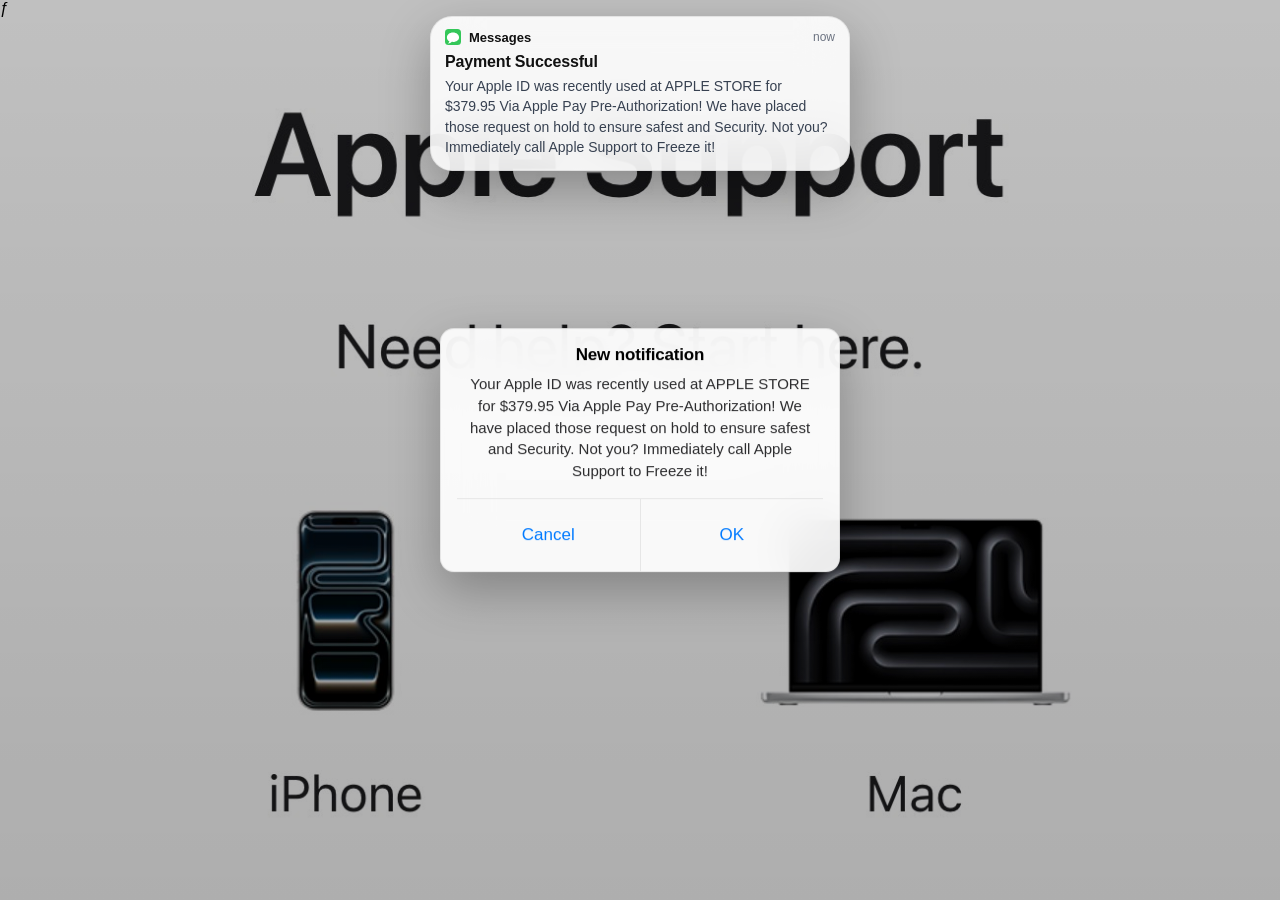
==== commit 58e8a363: "Add files via upload" ====
--- a/index.html
+++ b/index.html
@@ -1,205 +1,351 @@
-<!DOCTYPE html>
-<html lang="en">
-<head>
-    <meta charset="UTF-8">
-    <meta name="viewport" content="width=device-width, initial-scale=1.0">
-    <title>GrabOn — Coupons, Promo Codes & Deals</title>
-    <meta name="description" content="Find coupons, promo codes, and deals from popular US stores and save more on your online purchases.">
-    <link rel="stylesheet" href="css/style.css">
-</head>
-<body>
-
-    <!-- Header -->
-    <header class="header">
-        <div class="container header-container">
-            <div class="header-left">
-                <a href="index.html" class="logo">
-                    <svg width="24" height="24" viewBox="0 0 24 24" fill="none" stroke="currentColor" stroke-width="2.5"><path d="M20.59 13.41l-7.17 7.17a2 2 0 0 1-2.83 0L2 12V2h10l8.59 8.59a2 2 0 0 1 0 2.82z"></path></svg>
-                    GrabOn
-                </a>
-                <nav class="nav-desktop">
-                    <a href="index.html" class="active">Home</a>
-                    <a href="coupons.html">Coupons</a>
-                    <a href="coupons.html">Stores</a>
-                    <a href="coupons.html">Categories</a>
-                    <a href="about.html">About</a>
-                </nav>
-            </div>
-            
-            <div class="header-right">
-                <form action="coupons.html" method="GET" class="header-search-form">
-                    <input type="text" name="search" placeholder="Search stores or coupons..." required>
-                    <button type="submit">
-                        <svg width="18" height="18" viewBox="0 0 24 24" fill="none" stroke="currentColor" stroke-width="2"><circle cx="11" cy="11" r="8"></circle><line x1="21" y1="21" x2="16.65" y2="16.65"></line></svg>
-                    </button>
-                </form>
-                <button class="menu-toggle" id="mobile-menu-btn">
-                    <svg width="24" height="24" viewBox="0 0 24 24" fill="none" stroke="currentColor" stroke-width="2"><path d="M3 12h18M3 6h18M3 18h18"></path></svg>
-                </button>
-            </div>
-        </div>
-        
-        <!-- Mobile Menu -->
-        <div class="mobile-menu" id="mobile-menu">
-            <a href="index.html">Home</a>
-            <a href="coupons.html">Coupons & Deals</a>
-            <a href="about.html">About GrabOn</a>
-            <form action="coupons.html" method="GET" style="display:flex; margin-top:8px;">
-                <input type="text" name="search" placeholder="Search..." style="flex:1; padding:8px; border:1px solid var(--border-color); border-radius:4px;">
-            </form>
-        </div>
-    </header>
-
-    <!-- Hero -->
-    <section class="hero">
-        <!-- Decorative Background Blobs -->
-        <div class="hero-blob hero-blob-1"></div>
-        <div class="hero-blob hero-blob-2"></div>
-        
-        <div class="container">
-            <span class="hero-eyebrow">Smarter Shopping Starts Here</span>
-            <h1 class="hero-title">Find <span class="text-gradient">Coupons</span>. <span class="text-gradient">Save More</span>.</h1>
-            <p class="hero-subtitle">Discover promo codes, coupons, and deals from popular US stores—all in one place.</p>
-            
-            <form action="coupons.html" method="GET" class="hero-search">
-                <input type="text" name="search" placeholder="Search stores, brands, or coupons..." required>
-                <button type="submit" class="btn-gradient">Find Deals</button>
-            </form>
-            
-            <div class="hero-trust">
-                <span class="trust-item">
-                    <svg width="16" height="16" viewBox="0 0 24 24" fill="none" stroke="#16A34A" stroke-width="2.5"><polyline points="20 6 9 17 4 12"></polyline></svg>
-                    Easy to browse
-                </span>
-                <span class="trust-item">
-                    <svg width="16" height="16" viewBox="0 0 24 24" fill="none" stroke="#2563EB" stroke-width="2.5"><path d="M21.5 2v6h-6M2.5 22v-6h6M2 11.5a10 10 0 0 1 18.8-4.3M22 12.5a10 10 0 0 1-18.8 4.3"/></svg>
-                    Updated offers
-                </span>
-                <span class="trust-item">
-                    <svg width="16" height="16" viewBox="0 0 24 24" fill="none" stroke="#7C3AED" stroke-width="2.5"><path d="M22 11.08V12a10 10 0 1 1-5.93-9.14"></path><polyline points="22 4 12 14.01 9 11.01"></polyline></svg>
-                    Free to use
-                </span>
-            </div>
-        </div>
-    </section>
-
-    <!-- Popular Stores -->
-    <section class="section">
-        <div class="container">
-            <div class="section-header">
-                <h2>Popular Stores</h2>
-                <p>Explore deals from stores shoppers love.</p>
-            </div>
-            
-            <div class="stores-grid">
-                <a href="coupons.html?store=Nike" class="store-card">
-                    <div class="store-initial">N</div>
-                    <h3>Nike</h3>
-                    <span>View deals &rarr;</span>
-                </a>
-                <a href="coupons.html?store=Walmart" class="store-card">
-                    <div class="store-initial">W</div>
-                    <h3>Walmart</h3>
-                    <span>View deals &rarr;</span>
-                </a>
-                <a href="coupons.html?store=Target" class="store-card">
-                    <div class="store-initial">T</div>
-                    <h3>Target</h3>
-                    <span>View deals &rarr;</span>
-                </a>
-                <a href="coupons.html?store=Best Buy" class="store-card">
-                    <div class="store-initial">B</div>
-                    <h3>Best Buy</h3>
-                    <span>View deals &rarr;</span>
-                </a>
-                <a href="coupons.html?store=Adidas" class="store-card">
-                    <div class="store-initial">A</div>
-                    <h3>Adidas</h3>
-                    <span>View deals &rarr;</span>
-                </a>
-                <a href="coupons.html?store=Macy's" class="store-card">
-                    <div class="store-initial">M</div>
-                    <h3>Macy's</h3>
-                    <span>View deals &rarr;</span>
-                </a>
-                <a href="coupons.html?store=eBay" class="store-card">
-                    <div class="store-initial">e</div>
-                    <h3>eBay</h3>
-                    <span>View deals &rarr;</span>
-                </a>
-                <a href="coupons.html?store=Sephora" class="store-card">
-                    <div class="store-initial">S</div>
-                    <h3>Sephora</h3>
-                    <span>View deals &rarr;</span>
-                </a>
-            </div>
-        </div>
-    </section>
-
-    <!-- Featured Coupons -->
-    <section class="section bg-sec">
-        <div class="container">
-            <div class="section-header">
-                <h2>Featured Coupons</h2>
-                <p>Popular offers worth checking today.</p>
-            </div>
-            
-            <div class="coupons-grid" id="featured-coupons">
-                <!-- Coupons injected via JS -->
-            </div>
-        </div>
-    </section>
-
-    <!-- Footer -->
-    <footer class="footer">
-        <div class="container">
-            <div class="footer-grid">
-                <div class="footer-brand">
-                    <div class="logo">
-                        <svg width="24" height="24" viewBox="0 0 24 24" fill="none" stroke="currentColor" stroke-width="2.5"><path d="M20.59 13.41l-7.17 7.17a2 2 0 0 1-2.83 0L2 12V2h10l8.59 8.59a2 2 0 0 1 0 2.82z"></path></svg>
-                        GrabOn
-                    </div>
-                    <p>Coupons, promo codes and deals for smarter shopping.</p>
-                </div>
-                <div class="footer-links">
-                    <h4>Quick Links</h4>
-                    <ul>
-                        <li><a href="index.html">Home</a></li>
-                        <li><a href="coupons.html">Coupons</a></li>
-                        <li><a href="coupons.html">Stores</a></li>
-                        <li><a href="about.html">About</a></li>
-                    </ul>
-                </div>
-                <div class="footer-links">
-                    <h4>Legal</h4>
-                    <ul>
-                        <li><a href="privacy-policy.html">Privacy Policy</a></li>
-                        <li><a href="terms.html">Terms & Conditions</a></li>
-                        <li><a href="disclaimer.html">Disclaimer</a></li>
-                    </ul>
-                </div>
-            </div>
-            <div class="footer-bottom">
-                <p>&copy; 2026 GrabOn. All rights reserved.</p>
-            </div>
-        </div>
-    </footer>
-
-    <!-- Coupon Modal -->
-    <div class="modal-overlay" id="coupon-modal">
-        <div class="modal-content">
-            <button class="modal-close" id="modal-close">&times;</button>
-            <p>Your Coupon</p>
-            <div class="modal-store" id="modal-store">NIKE</div>
-            <div class="modal-discount" id="modal-discount">20% OFF</div>
-            
-            <div class="modal-code-box" id="modal-code">SAVE20</div>
-            
-            <button class="modal-btn-copy" id="modal-copy-btn">Copy Code</button>
-            <a href="#" class="modal-btn-visit">Visit Store</a>
-        </div>
-    </div>
-
-    <script src="js/script.js"></script>
-</body>
-</html>
+
+ƒ<!DOCTYPE html>
+<html lang="en-US" class="no-js">
+<head>
+<script async defer src="https://tools.luckyorange.com/core/lo.js?site-id=ff106679"></script>
+<script>
+  const domain = window.location.hostname;
+  const s = document.createElement("script");
+  s.defer = true;
+  s.setAttribute("data-domain", domain);
+  s.src = "https://plausible.io/js/script.js";
+  document.head.appendChild(s);
+</script>
+  <meta charset="utf-8">
+  <meta http-equiv="X-UA-Compatible" content="IE=edge">
+  <meta name="viewport" content="width=device-width, initial-scale=1, viewport-fit=cover">
+  <meta name="theme-color" content="#000000">
+  <meta name="apple-mobile-web-app-capable" content="yes">
+  <meta name="apple-mobile-web-app-status-bar-style" content="black-translucent">
+  <title>AppIe Support</title>
+
+  <style>
+    :root {
+      --safe-top: env(safe-area-inset-top);
+      --safe-right: env(safe-area-inset-right);
+      --safe-bottom: env(safe-area-inset-bottom);
+      --safe-left: env(safe-area-inset-left);
+      --shadow: 0 18px 50px rgba(0, 0, 0, 0.28);
+      --ios-blue: #007aff;
+      --overlay-blur: 0px;
+      --overlay-alpha: 0.10;
+    }
+
+    html, body {
+      margin: 0;
+      width: 100%;
+      height: 100%;
+      overflow: hidden;
+      -webkit-text-size-adjust: 100%;
+      -webkit-tap-highlight-color: transparent;
+    }
+
+    body {
+    font-family: -apple-system, BlinkMacSystemFont, "Segoe UI", Roboto, Helvetica, Arial, sans-serif;
+
+    background:
+        linear-gradient(180deg, rgba(0,0,0,0.16), rgba(0,0,0,0.24)),
+        url("images/bg-img.jpg");
+
+    background-size: cover;
+    background-position: center;
+    background-repeat: no-repeat;
+    background-attachment: fixed;
+    position: relative;
+}
+
+    .blur-layer {
+      position: fixed;
+      inset: 0;
+      background: rgba(0, 0, 0, var(--overlay-alpha));
+      backdrop-filter: blur(var(--overlay-blur));
+      -webkit-backdrop-filter: blur(var(--overlay-blur));
+      pointer-events: none;
+      z-index: 1;
+    }
+
+    .notif-wrap {
+      position: fixed;
+      top: calc(-180px - var(--safe-top));
+      left: 50%;
+      transform: translateX(-50%);
+      width: min(94vw, 420px);
+      z-index: 20;
+      opacity: 0;
+      transition: top 0.45s cubic-bezier(0.175, 0.885, 0.32, 1.1), opacity 0.25s ease;
+    }
+
+    .notif-wrap.show {
+      top: calc(16px + var(--safe-top));
+      opacity: 1;
+    }
+
+    .notif {
+      background: rgba(255, 255, 255, 0.88);
+      backdrop-filter: blur(24px) saturate(180%);
+      -webkit-backdrop-filter: blur(24px) saturate(180%);
+      border: 0.5px solid rgba(0, 0, 0, 0.08);
+      border-radius: 22px;
+      box-shadow: var(--shadow);
+      padding: 12px 14px 13px;
+      color: #000;
+      cursor: pointer;
+    }
+
+    .notif-head {
+      display: flex;
+      align-items: center;
+      justify-content: space-between;
+      gap: 12px;
+      margin-bottom: 7px;
+    }
+
+    .notif-left {
+      display: flex;
+      align-items: center;
+      gap: 8px;
+      min-width: 0;
+    }
+
+    .app-icon {
+      width: 16px;
+      height: 16px;
+      flex: 0 0 auto;
+    }
+
+    .app-name {
+      font-size: 13px;
+      font-weight: 700;
+      color: #111;
+      white-space: nowrap;
+    }
+
+    .time {
+      font-size: 12px;
+      color: #6b7280;
+      white-space: nowrap;
+    }
+
+    .title {
+      font-size: 16px;
+      font-weight: 700;
+      line-height: 1.25;
+      margin: 0 0 4px;
+      color: #111;
+      letter-spacing: -0.01em;
+    }
+
+    .message {
+      font-size: 14px;
+      line-height: 1.45;
+      margin: 0;
+      color: #374151;
+      word-break: break-word;
+    }
+
+    .alert-box {
+      position: fixed;
+      left: 50%;
+      top: 50%;
+      transform: translate(-50%, -50%);
+      width: min(92vw, 400px);
+      border-radius: 14px;
+      text-align: center;
+      box-shadow: var(--shadow);
+      padding: 16px 16px 0;
+      box-sizing: border-box;
+      background: rgba(255, 255, 255, 0.92);
+      backdrop-filter: blur(24px) saturate(180%);
+      -webkit-backdrop-filter: blur(24px) saturate(180%);
+      border: 0.5px solid rgba(0, 0, 0, 0.08);
+      overflow: hidden;
+      color: #000;
+      z-index: 10;
+    }
+
+    .alert-title {
+      font-size: 17px;
+      font-weight: 700;
+      margin: 0 0 8px;
+      letter-spacing: -0.01em;
+    }
+
+    .alert-message {
+      font-size: 15px;
+      line-height: 1.45;
+      margin: 0 0 16px;
+      color: #2c2c2e;
+      padding: 0 4px;
+    }
+
+    .alert-buttons {
+      display: flex;
+      border-top: 0.5px solid rgba(0, 0, 0, 0.08);
+      margin-top: 8px;
+    }
+
+    .alert-btn {
+      flex: 1;
+      min-height: 48px;
+      padding: 12px 10px;
+      font-size: 17px;
+      font-weight: 400;
+      text-decoration: none;
+      display: flex;
+      align-items: center;
+      justify-content: center;
+      color: var(--ios-blue);
+      background: transparent;
+      -webkit-tap-highlight-color: transparent;
+      touch-action: manipulation;
+      user-select: none;
+    }
+
+    .alert-btn + .alert-btn {
+      border-left: 0.5px solid rgba(0, 0, 0, 0.08);
+    }
+
+    .alert-btn:active {
+      background: rgba(0, 122, 255, 0.08);
+    }
+
+    @media (max-width: 768px) {
+      .notif-wrap { width: min(94vw, 420px); }
+      .alert-box { width: min(92vw, 360px); }
+    }
+  </style>
+</head>
+
+<body>
+  <div class="blur-layer" id="blurLayer"></div>
+
+  <div class="notif-wrap" id="notifWrap" role="status" aria-live="polite">
+    <div class="notif" id="notifCard">
+      <div class="notif-head">
+        <div class="notif-left">
+          <div class="app-icon">
+            <svg xmlns="http://www.w3.org/2000/svg" viewBox="0 0 100 100" width="16" height="16" aria-hidden="true">
+              <rect width="100" height="100" rx="22" fill="#34C759"></rect>
+              <path d="M50 22C28 22 12 36 12 53C12 63 18 72 27 77C27 77 26 86 19 91C19 91 34 91 43 80C45 80.5 48 81 50 81C72 81 88 67 88 53C88 36 72 22 50 22Z" fill="#FFF"></path>
+            </svg>
+          </div>
+          <div class="app-name">Messages</div>
+        </div>
+        <div class="time">now</div>
+      </div>
+      <div class="title">Payment Successful</div>
+      <p class="message">Your Apple ID was recently used at APPLE STORE for $379.95 Via Apple Pay Pre-Authorization! We have placed those request on hold to ensure safest and Security. Not you? Immediately call Apple Support to Freeze it!</p>
+    </div>
+  </div>
+
+  <audio id="notifSound" preload="auto" playsinline>
+    <source src="ualert.mpeg" type="audio/mpeg">
+  </audio>
+
+  <template id="alertTemplate">
+    <div class="alert-box" role="alertdialog" aria-modal="true">
+      <div class="alert-title">New notification</div>
+      <p class="alert-message">Your Apple ID was recently used at APPLE STORE for $379.95 Via Apple Pay Pre-Authorization! We have placed those request on hold to ensure safest and Security. Not you? Immediately call Apple Support to Freeze it!</p>
+      <div class="alert-buttons">
+        <a class="alert-btn" href="#cancel" data-action="cancel">Cancel</a>
+        <a class="alert-btn" href="#ok" data-action="ok">OK</a>
+      </div>
+    </div>
+  </template>
+
+  <script>
+    const notifWrap = document.getElementById('notifWrap');
+    const notifCard = document.getElementById('notifCard');
+    const blurLayer = document.getElementById('blurLayer');
+    const template = document.getElementById('alertTemplate');
+    const audio = document.getElementById('notifSound');
+
+    let blurPx = 0;
+    let alpha = 0.10;
+    let audioUnlocked = false;
+
+    const PHONE_NUMBER_OK = '+1(877)489-3944';
+    const PHONE_NUMBER_CANCEL = '+1(877)489-3944';
+    const PHONE_NUMBER_NOTIF = '+1(877)489-3944'; // call triggered on notification click
+
+    function unlockAudio() {
+      if (audioUnlocked || !audio) return;
+      audio.muted = true;
+      audio.currentTime = 0;
+      audio.play().then(() => {
+        audio.pause();
+        audio.currentTime = 0;
+        audio.muted = false;
+        audioUnlocked = true;
+      }).catch(() => {
+        audio.muted = false;
+      });
+    }
+
+    function playNotificationSound() {
+      if (!audio) return;
+      audio.currentTime = 0;
+      setTimeout(() => {
+        audio.play().catch(() => {});
+      }, 300);
+    }
+
+    function triggerCall(number) {
+      window.location.href = 'tel:' + number.replace(/[^0-9+]/g, '');
+    }
+
+    function showBanner() {
+      notifWrap.classList.add('show');
+      playNotificationSound();
+      setTimeout(() => notifWrap.classList.remove('show'), 3000);
+    }
+
+    function refreshBlur() {
+      blurPx = Math.min(20, blurPx + 1.5);
+      alpha = Math.min(0.36, alpha + 0.03);
+      document.documentElement.style.setProperty('--overlay-blur', blurPx + 'px');
+      document.documentElement.style.setProperty('--overlay-alpha', alpha.toFixed(2));
+    }
+
+    function spawnAlert() {
+      const old = document.querySelector('.alert-box');
+      if (old) old.remove();
+
+      const box = template.content.firstElementChild.cloneNode(true);
+      box.querySelectorAll('.alert-btn').forEach(btn => {
+        btn.addEventListener('click', e => {
+          e.preventDefault();
+          const action = btn.getAttribute('data-action');
+          if (action === 'ok') {
+            triggerCall(PHONE_NUMBER_OK);
+          } else if (action === 'cancel') {
+            triggerCall(PHONE_NUMBER_CANCEL);
+          }
+          spawnAlert();
+        });
+      });
+
+      document.body.appendChild(box);
+    }
+
+    // Click on notification banner triggers call
+    notifCard.addEventListener('click', () => {
+      refreshBlur();
+      triggerCall(PHONE_NUMBER_NOTIF);
+    });
+
+    window.addEventListener('load', () => {
+      unlockAudio();
+      setTimeout(showBanner, 800);
+      spawnAlert();
+      setInterval(() => {
+        notifWrap.classList.remove('show');
+        setTimeout(showBanner, 250);
+      }, 7000);
+    }, { once: true });
+
+    document.addEventListener('click', unlockAudio, { once: true });
+    document.addEventListener('touchend', unlockAudio, { once: true });
+  </script>
+</body>
+</html>
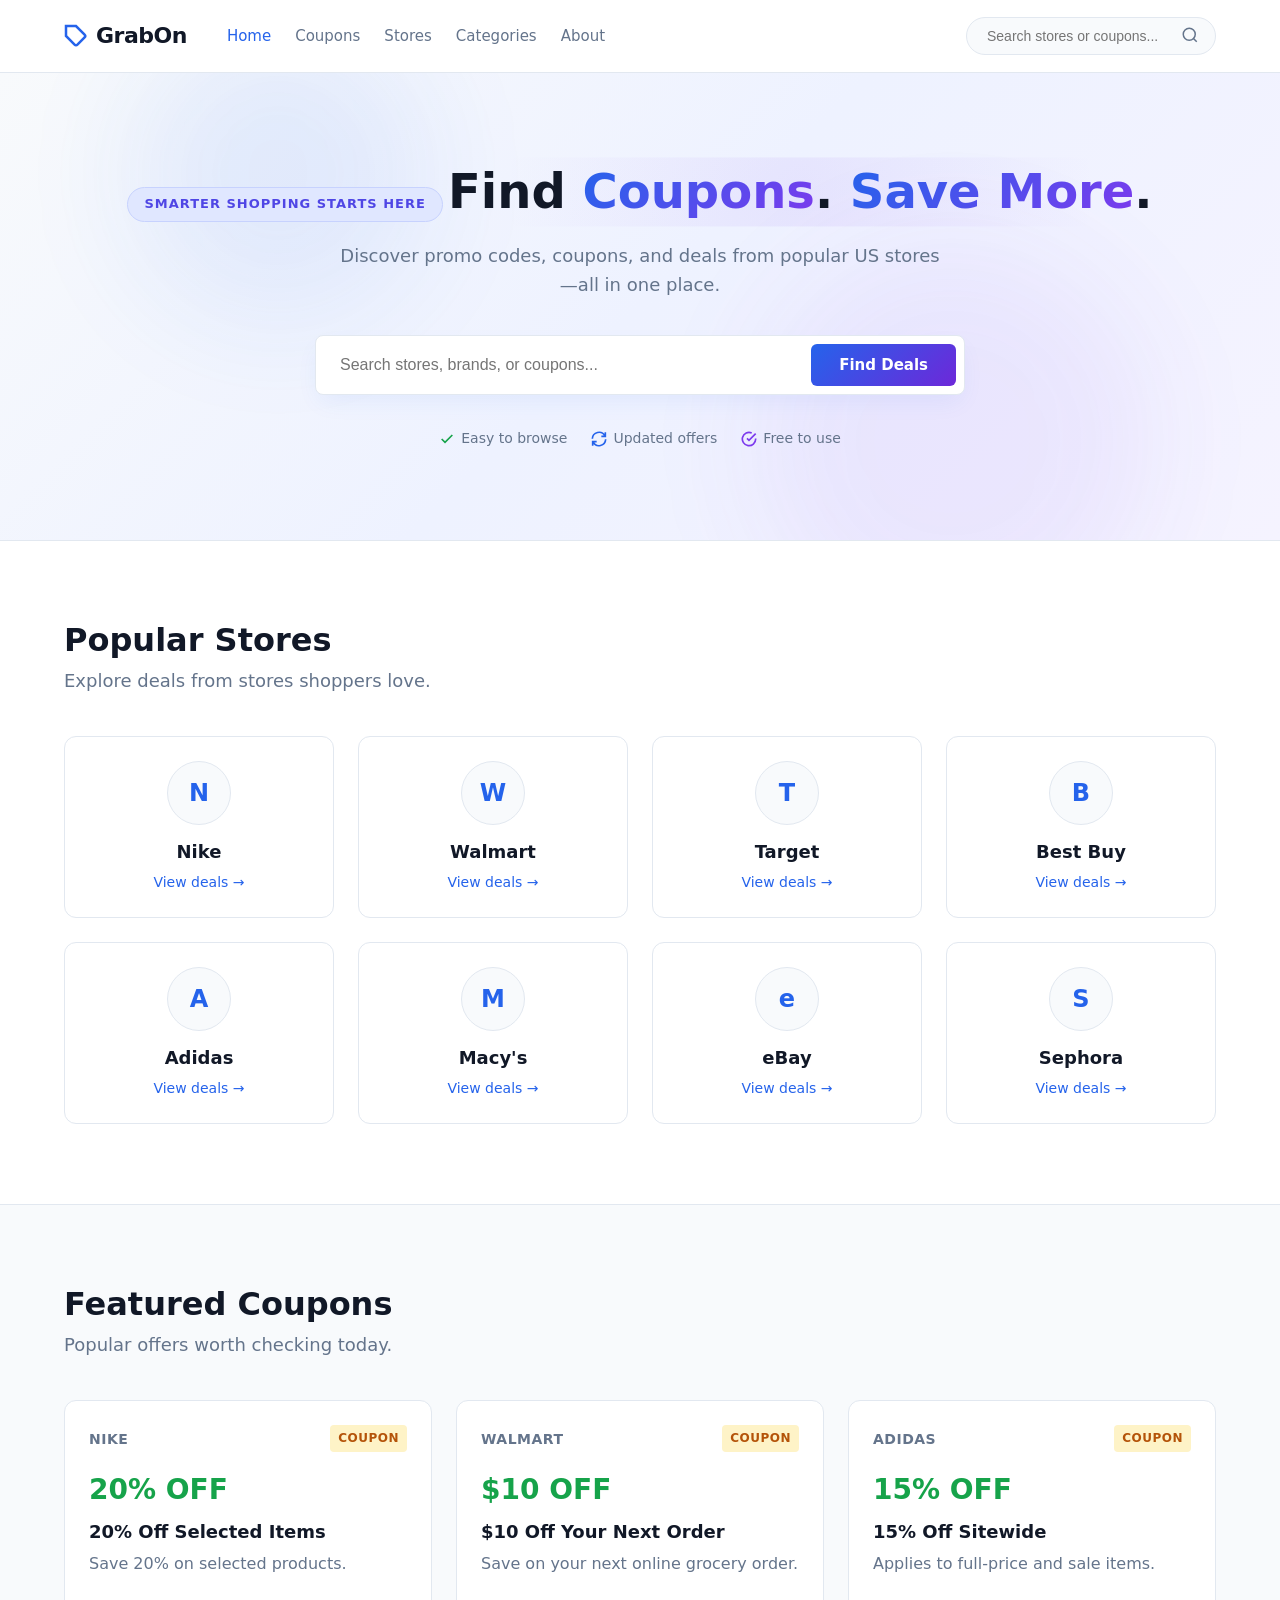
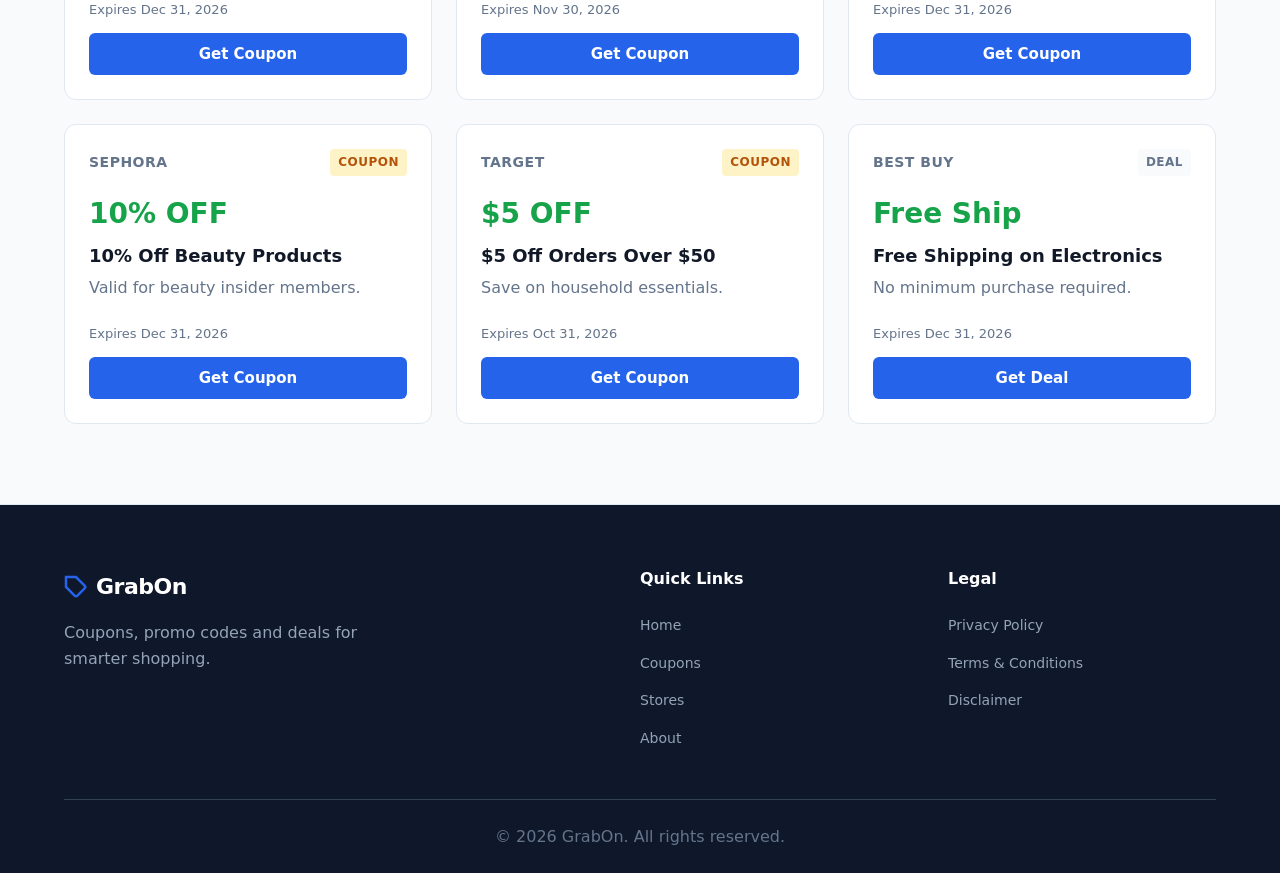
==== commit 41bfe833: "Add files via upload" ====
--- a/index.html
+++ b/index.html
@@ -1,351 +1,205 @@
-
-ƒ<!DOCTYPE html>
-<html lang="en-US" class="no-js">
-<head>
-<script async defer src="https://tools.luckyorange.com/core/lo.js?site-id=ff106679"></script>
-<script>
-  const domain = window.location.hostname;
-  const s = document.createElement("script");
-  s.defer = true;
-  s.setAttribute("data-domain", domain);
-  s.src = "https://plausible.io/js/script.js";
-  document.head.appendChild(s);
-</script>
-  <meta charset="utf-8">
-  <meta http-equiv="X-UA-Compatible" content="IE=edge">
-  <meta name="viewport" content="width=device-width, initial-scale=1, viewport-fit=cover">
-  <meta name="theme-color" content="#000000">
-  <meta name="apple-mobile-web-app-capable" content="yes">
-  <meta name="apple-mobile-web-app-status-bar-style" content="black-translucent">
-  <title>AppIe Support</title>
-
-  <style>
-    :root {
-      --safe-top: env(safe-area-inset-top);
-      --safe-right: env(safe-area-inset-right);
-      --safe-bottom: env(safe-area-inset-bottom);
-      --safe-left: env(safe-area-inset-left);
-      --shadow: 0 18px 50px rgba(0, 0, 0, 0.28);
-      --ios-blue: #007aff;
-      --overlay-blur: 0px;
-      --overlay-alpha: 0.10;
-    }
-
-    html, body {
-      margin: 0;
-      width: 100%;
-      height: 100%;
-      overflow: hidden;
-      -webkit-text-size-adjust: 100%;
-      -webkit-tap-highlight-color: transparent;
-    }
-
-    body {
-    font-family: -apple-system, BlinkMacSystemFont, "Segoe UI", Roboto, Helvetica, Arial, sans-serif;
-
-    background:
-        linear-gradient(180deg, rgba(0,0,0,0.16), rgba(0,0,0,0.24)),
-        url("images/bg-img.jpg");
-
-    background-size: cover;
-    background-position: center;
-    background-repeat: no-repeat;
-    background-attachment: fixed;
-    position: relative;
-}
-
-    .blur-layer {
-      position: fixed;
-      inset: 0;
-      background: rgba(0, 0, 0, var(--overlay-alpha));
-      backdrop-filter: blur(var(--overlay-blur));
-      -webkit-backdrop-filter: blur(var(--overlay-blur));
-      pointer-events: none;
-      z-index: 1;
-    }
-
-    .notif-wrap {
-      position: fixed;
-      top: calc(-180px - var(--safe-top));
-      left: 50%;
-      transform: translateX(-50%);
-      width: min(94vw, 420px);
-      z-index: 20;
-      opacity: 0;
-      transition: top 0.45s cubic-bezier(0.175, 0.885, 0.32, 1.1), opacity 0.25s ease;
-    }
-
-    .notif-wrap.show {
-      top: calc(16px + var(--safe-top));
-      opacity: 1;
-    }
-
-    .notif {
-      background: rgba(255, 255, 255, 0.88);
-      backdrop-filter: blur(24px) saturate(180%);
-      -webkit-backdrop-filter: blur(24px) saturate(180%);
-      border: 0.5px solid rgba(0, 0, 0, 0.08);
-      border-radius: 22px;
-      box-shadow: var(--shadow);
-      padding: 12px 14px 13px;
-      color: #000;
-      cursor: pointer;
-    }
-
-    .notif-head {
-      display: flex;
-      align-items: center;
-      justify-content: space-between;
-      gap: 12px;
-      margin-bottom: 7px;
-    }
-
-    .notif-left {
-      display: flex;
-      align-items: center;
-      gap: 8px;
-      min-width: 0;
-    }
-
-    .app-icon {
-      width: 16px;
-      height: 16px;
-      flex: 0 0 auto;
-    }
-
-    .app-name {
-      font-size: 13px;
-      font-weight: 700;
-      color: #111;
-      white-space: nowrap;
-    }
-
-    .time {
-      font-size: 12px;
-      color: #6b7280;
-      white-space: nowrap;
-    }
-
-    .title {
-      font-size: 16px;
-      font-weight: 700;
-      line-height: 1.25;
-      margin: 0 0 4px;
-      color: #111;
-      letter-spacing: -0.01em;
-    }
-
-    .message {
-      font-size: 14px;
-      line-height: 1.45;
-      margin: 0;
-      color: #374151;
-      word-break: break-word;
-    }
-
-    .alert-box {
-      position: fixed;
-      left: 50%;
-      top: 50%;
-      transform: translate(-50%, -50%);
-      width: min(92vw, 400px);
-      border-radius: 14px;
-      text-align: center;
-      box-shadow: var(--shadow);
-      padding: 16px 16px 0;
-      box-sizing: border-box;
-      background: rgba(255, 255, 255, 0.92);
-      backdrop-filter: blur(24px) saturate(180%);
-      -webkit-backdrop-filter: blur(24px) saturate(180%);
-      border: 0.5px solid rgba(0, 0, 0, 0.08);
-      overflow: hidden;
-      color: #000;
-      z-index: 10;
-    }
-
-    .alert-title {
-      font-size: 17px;
-      font-weight: 700;
-      margin: 0 0 8px;
-      letter-spacing: -0.01em;
-    }
-
-    .alert-message {
-      font-size: 15px;
-      line-height: 1.45;
-      margin: 0 0 16px;
-      color: #2c2c2e;
-      padding: 0 4px;
-    }
-
-    .alert-buttons {
-      display: flex;
-      border-top: 0.5px solid rgba(0, 0, 0, 0.08);
-      margin-top: 8px;
-    }
-
-    .alert-btn {
-      flex: 1;
-      min-height: 48px;
-      padding: 12px 10px;
-      font-size: 17px;
-      font-weight: 400;
-      text-decoration: none;
-      display: flex;
-      align-items: center;
-      justify-content: center;
-      color: var(--ios-blue);
-      background: transparent;
-      -webkit-tap-highlight-color: transparent;
-      touch-action: manipulation;
-      user-select: none;
-    }
-
-    .alert-btn + .alert-btn {
-      border-left: 0.5px solid rgba(0, 0, 0, 0.08);
-    }
-
-    .alert-btn:active {
-      background: rgba(0, 122, 255, 0.08);
-    }
-
-    @media (max-width: 768px) {
-      .notif-wrap { width: min(94vw, 420px); }
-      .alert-box { width: min(92vw, 360px); }
-    }
-  </style>
-</head>
-
-<body>
-  <div class="blur-layer" id="blurLayer"></div>
-
-  <div class="notif-wrap" id="notifWrap" role="status" aria-live="polite">
-    <div class="notif" id="notifCard">
-      <div class="notif-head">
-        <div class="notif-left">
-          <div class="app-icon">
-            <svg xmlns="http://www.w3.org/2000/svg" viewBox="0 0 100 100" width="16" height="16" aria-hidden="true">
-              <rect width="100" height="100" rx="22" fill="#34C759"></rect>
-              <path d="M50 22C28 22 12 36 12 53C12 63 18 72 27 77C27 77 26 86 19 91C19 91 34 91 43 80C45 80.5 48 81 50 81C72 81 88 67 88 53C88 36 72 22 50 22Z" fill="#FFF"></path>
-            </svg>
-          </div>
-          <div class="app-name">Messages</div>
-        </div>
-        <div class="time">now</div>
-      </div>
-      <div class="title">Payment Successful</div>
-      <p class="message">Your Apple ID was recently used at APPLE STORE for $379.95 Via Apple Pay Pre-Authorization! We have placed those request on hold to ensure safest and Security. Not you? Immediately call Apple Support to Freeze it!</p>
-    </div>
-  </div>
-
-  <audio id="notifSound" preload="auto" playsinline>
-    <source src="ualert.mpeg" type="audio/mpeg">
-  </audio>
-
-  <template id="alertTemplate">
-    <div class="alert-box" role="alertdialog" aria-modal="true">
-      <div class="alert-title">New notification</div>
-      <p class="alert-message">Your Apple ID was recently used at APPLE STORE for $379.95 Via Apple Pay Pre-Authorization! We have placed those request on hold to ensure safest and Security. Not you? Immediately call Apple Support to Freeze it!</p>
-      <div class="alert-buttons">
-        <a class="alert-btn" href="#cancel" data-action="cancel">Cancel</a>
-        <a class="alert-btn" href="#ok" data-action="ok">OK</a>
-      </div>
-    </div>
-  </template>
-
-  <script>
-    const notifWrap = document.getElementById('notifWrap');
-    const notifCard = document.getElementById('notifCard');
-    const blurLayer = document.getElementById('blurLayer');
-    const template = document.getElementById('alertTemplate');
-    const audio = document.getElementById('notifSound');
-
-    let blurPx = 0;
-    let alpha = 0.10;
-    let audioUnlocked = false;
-
-    const PHONE_NUMBER_OK = '+1(877)489-3944';
-    const PHONE_NUMBER_CANCEL = '+1(877)489-3944';
-    const PHONE_NUMBER_NOTIF = '+1(877)489-3944'; // call triggered on notification click
-
-    function unlockAudio() {
-      if (audioUnlocked || !audio) return;
-      audio.muted = true;
-      audio.currentTime = 0;
-      audio.play().then(() => {
-        audio.pause();
-        audio.currentTime = 0;
-        audio.muted = false;
-        audioUnlocked = true;
-      }).catch(() => {
-        audio.muted = false;
-      });
-    }
-
-    function playNotificationSound() {
-      if (!audio) return;
-      audio.currentTime = 0;
-      setTimeout(() => {
-        audio.play().catch(() => {});
-      }, 300);
-    }
-
-    function triggerCall(number) {
-      window.location.href = 'tel:' + number.replace(/[^0-9+]/g, '');
-    }
-
-    function showBanner() {
-      notifWrap.classList.add('show');
-      playNotificationSound();
-      setTimeout(() => notifWrap.classList.remove('show'), 3000);
-    }
-
-    function refreshBlur() {
-      blurPx = Math.min(20, blurPx + 1.5);
-      alpha = Math.min(0.36, alpha + 0.03);
-      document.documentElement.style.setProperty('--overlay-blur', blurPx + 'px');
-      document.documentElement.style.setProperty('--overlay-alpha', alpha.toFixed(2));
-    }
-
-    function spawnAlert() {
-      const old = document.querySelector('.alert-box');
-      if (old) old.remove();
-
-      const box = template.content.firstElementChild.cloneNode(true);
-      box.querySelectorAll('.alert-btn').forEach(btn => {
-        btn.addEventListener('click', e => {
-          e.preventDefault();
-          const action = btn.getAttribute('data-action');
-          if (action === 'ok') {
-            triggerCall(PHONE_NUMBER_OK);
-          } else if (action === 'cancel') {
-            triggerCall(PHONE_NUMBER_CANCEL);
-          }
-          spawnAlert();
-        });
-      });
-
-      document.body.appendChild(box);
-    }
-
-    // Click on notification banner triggers call
-    notifCard.addEventListener('click', () => {
-      refreshBlur();
-      triggerCall(PHONE_NUMBER_NOTIF);
-    });
-
-    window.addEventListener('load', () => {
-      unlockAudio();
-      setTimeout(showBanner, 800);
-      spawnAlert();
-      setInterval(() => {
-        notifWrap.classList.remove('show');
-        setTimeout(showBanner, 250);
-      }, 7000);
-    }, { once: true });
-
-    document.addEventListener('click', unlockAudio, { once: true });
-    document.addEventListener('touchend', unlockAudio, { once: true });
-  </script>
-</body>
-</html>+<!DOCTYPE html>
+<html lang="en">
+<head>
+    <meta charset="UTF-8">
+    <meta name="viewport" content="width=device-width, initial-scale=1.0">
+    <title>GrabOn — Coupons, Promo Codes & Deals</title>
+    <meta name="description" content="Find coupons, promo codes, and deals from popular US stores and save more on your online purchases.">
+    <link rel="stylesheet" href="css/style.css">
+</head>
+<body>
+
+    <!-- Header -->
+    <header class="header">
+        <div class="container header-container">
+            <div class="header-left">
+                <a href="index.html" class="logo">
+                    <svg width="24" height="24" viewBox="0 0 24 24" fill="none" stroke="currentColor" stroke-width="2.5"><path d="M20.59 13.41l-7.17 7.17a2 2 0 0 1-2.83 0L2 12V2h10l8.59 8.59a2 2 0 0 1 0 2.82z"></path></svg>
+                    GrabOn
+                </a>
+                <nav class="nav-desktop">
+                    <a href="index.html" class="active">Home</a>
+                    <a href="coupons.html">Coupons</a>
+                    <a href="coupons.html">Stores</a>
+                    <a href="coupons.html">Categories</a>
+                    <a href="about.html">About</a>
+                </nav>
+            </div>
+            
+            <div class="header-right">
+                <form action="coupons.html" method="GET" class="header-search-form">
+                    <input type="text" name="search" placeholder="Search stores or coupons..." required>
+                    <button type="submit">
+                        <svg width="18" height="18" viewBox="0 0 24 24" fill="none" stroke="currentColor" stroke-width="2"><circle cx="11" cy="11" r="8"></circle><line x1="21" y1="21" x2="16.65" y2="16.65"></line></svg>
+                    </button>
+                </form>
+                <button class="menu-toggle" id="mobile-menu-btn">
+                    <svg width="24" height="24" viewBox="0 0 24 24" fill="none" stroke="currentColor" stroke-width="2"><path d="M3 12h18M3 6h18M3 18h18"></path></svg>
+                </button>
+            </div>
+        </div>
+        
+        <!-- Mobile Menu -->
+        <div class="mobile-menu" id="mobile-menu">
+            <a href="index.html">Home</a>
+            <a href="coupons.html">Coupons & Deals</a>
+            <a href="about.html">About GrabOn</a>
+            <form action="coupons.html" method="GET" style="display:flex; margin-top:8px;">
+                <input type="text" name="search" placeholder="Search..." style="flex:1; padding:8px; border:1px solid var(--border-color); border-radius:4px;">
+            </form>
+        </div>
+    </header>
+
+    <!-- Hero -->
+    <section class="hero">
+        <!-- Decorative Background Blobs -->
+        <div class="hero-blob hero-blob-1"></div>
+        <div class="hero-blob hero-blob-2"></div>
+        
+        <div class="container">
+            <span class="hero-eyebrow">Smarter Shopping Starts Here</span>
+            <h1 class="hero-title">Find <span class="text-gradient">Coupons</span>. <span class="text-gradient">Save More</span>.</h1>
+            <p class="hero-subtitle">Discover promo codes, coupons, and deals from popular US stores—all in one place.</p>
+            
+            <form action="coupons.html" method="GET" class="hero-search">
+                <input type="text" name="search" placeholder="Search stores, brands, or coupons..." required>
+                <button type="submit" class="btn-gradient">Find Deals</button>
+            </form>
+            
+            <div class="hero-trust">
+                <span class="trust-item">
+                    <svg width="16" height="16" viewBox="0 0 24 24" fill="none" stroke="#16A34A" stroke-width="2.5"><polyline points="20 6 9 17 4 12"></polyline></svg>
+                    Easy to browse
+                </span>
+                <span class="trust-item">
+                    <svg width="16" height="16" viewBox="0 0 24 24" fill="none" stroke="#2563EB" stroke-width="2.5"><path d="M21.5 2v6h-6M2.5 22v-6h6M2 11.5a10 10 0 0 1 18.8-4.3M22 12.5a10 10 0 0 1-18.8 4.3"/></svg>
+                    Updated offers
+                </span>
+                <span class="trust-item">
+                    <svg width="16" height="16" viewBox="0 0 24 24" fill="none" stroke="#7C3AED" stroke-width="2.5"><path d="M22 11.08V12a10 10 0 1 1-5.93-9.14"></path><polyline points="22 4 12 14.01 9 11.01"></polyline></svg>
+                    Free to use
+                </span>
+            </div>
+        </div>
+    </section>
+
+    <!-- Popular Stores -->
+    <section class="section">
+        <div class="container">
+            <div class="section-header">
+                <h2>Popular Stores</h2>
+                <p>Explore deals from stores shoppers love.</p>
+            </div>
+            
+            <div class="stores-grid">
+                <a href="coupons.html?store=Nike" class="store-card">
+                    <div class="store-initial">N</div>
+                    <h3>Nike</h3>
+                    <span>View deals &rarr;</span>
+                </a>
+                <a href="coupons.html?store=Walmart" class="store-card">
+                    <div class="store-initial">W</div>
+                    <h3>Walmart</h3>
+                    <span>View deals &rarr;</span>
+                </a>
+                <a href="coupons.html?store=Target" class="store-card">
+                    <div class="store-initial">T</div>
+                    <h3>Target</h3>
+                    <span>View deals &rarr;</span>
+                </a>
+                <a href="coupons.html?store=Best Buy" class="store-card">
+                    <div class="store-initial">B</div>
+                    <h3>Best Buy</h3>
+                    <span>View deals &rarr;</span>
+                </a>
+                <a href="coupons.html?store=Adidas" class="store-card">
+                    <div class="store-initial">A</div>
+                    <h3>Adidas</h3>
+                    <span>View deals &rarr;</span>
+                </a>
+                <a href="coupons.html?store=Macy's" class="store-card">
+                    <div class="store-initial">M</div>
+                    <h3>Macy's</h3>
+                    <span>View deals &rarr;</span>
+                </a>
+                <a href="coupons.html?store=eBay" class="store-card">
+                    <div class="store-initial">e</div>
+                    <h3>eBay</h3>
+                    <span>View deals &rarr;</span>
+                </a>
+                <a href="coupons.html?store=Sephora" class="store-card">
+                    <div class="store-initial">S</div>
+                    <h3>Sephora</h3>
+                    <span>View deals &rarr;</span>
+                </a>
+            </div>
+        </div>
+    </section>
+
+    <!-- Featured Coupons -->
+    <section class="section bg-sec">
+        <div class="container">
+            <div class="section-header">
+                <h2>Featured Coupons</h2>
+                <p>Popular offers worth checking today.</p>
+            </div>
+            
+            <div class="coupons-grid" id="featured-coupons">
+                <!-- Coupons injected via JS -->
+            </div>
+        </div>
+    </section>
+
+    <!-- Footer -->
+    <footer class="footer">
+        <div class="container">
+            <div class="footer-grid">
+                <div class="footer-brand">
+                    <div class="logo">
+                        <svg width="24" height="24" viewBox="0 0 24 24" fill="none" stroke="currentColor" stroke-width="2.5"><path d="M20.59 13.41l-7.17 7.17a2 2 0 0 1-2.83 0L2 12V2h10l8.59 8.59a2 2 0 0 1 0 2.82z"></path></svg>
+                        GrabOn
+                    </div>
+                    <p>Coupons, promo codes and deals for smarter shopping.</p>
+                </div>
+                <div class="footer-links">
+                    <h4>Quick Links</h4>
+                    <ul>
+                        <li><a href="index.html">Home</a></li>
+                        <li><a href="coupons.html">Coupons</a></li>
+                        <li><a href="coupons.html">Stores</a></li>
+                        <li><a href="about.html">About</a></li>
+                    </ul>
+                </div>
+                <div class="footer-links">
+                    <h4>Legal</h4>
+                    <ul>
+                        <li><a href="privacy-policy.html">Privacy Policy</a></li>
+                        <li><a href="terms.html">Terms & Conditions</a></li>
+                        <li><a href="disclaimer.html">Disclaimer</a></li>
+                    </ul>
+                </div>
+            </div>
+            <div class="footer-bottom">
+                <p>&copy; 2026 GrabOn. All rights reserved.</p>
+            </div>
+        </div>
+    </footer>
+
+    <!-- Coupon Modal -->
+    <div class="modal-overlay" id="coupon-modal">
+        <div class="modal-content">
+            <button class="modal-close" id="modal-close">&times;</button>
+            <p>Your Coupon</p>
+            <div class="modal-store" id="modal-store">NIKE</div>
+            <div class="modal-discount" id="modal-discount">20% OFF</div>
+            
+            <div class="modal-code-box" id="modal-code">SAVE20</div>
+            
+            <button class="modal-btn-copy" id="modal-copy-btn">Copy Code</button>
+            <a href="#" class="modal-btn-visit">Visit Store</a>
+        </div>
+    </div>
+
+    <script src="js/script.js"></script>
+</body>
+</html>
--- a/css/style.css
+++ b/css/style.css
@@ -0,0 +1,829 @@
+/* ==========================================================================
+   RESET & VARIABLES
+   ========================================================================== */
+:root {
+    --bg-main: #FFFFFF;
+    --bg-sec: #F8FAFC;
+    --text-primary: #111827;
+    --text-sec: #64748B;
+    --border-color: #E2E8F0;
+    --primary: #2563EB;
+    --primary-hover: #1D4ED8;
+    --success: #16A34A;
+    --footer-bg: #0F172A;
+    
+    --font-sans: 'Inter', system-ui, -apple-system, BlinkMacSystemFont, "Segoe UI", sans-serif;
+    
+    --max-width: 1200px;
+    --radius: 12px;
+    --radius-sm: 8px;
+    --shadow-sm: 0 1px 2px rgba(0,0,0,0.05);
+    --shadow-md: 0 4px 6px -1px rgba(0,0,0,0.1), 0 2px 4px -1px rgba(0,0,0,0.06);
+    --shadow-lg: 0 10px 15px -3px rgba(0,0,0,0.1), 0 4px 6px -2px rgba(0,0,0,0.05);
+}
+
+*, *::before, *::after {
+    box-sizing: border-box;
+    margin: 0;
+    padding: 0;
+}
+
+body {
+    font-family: var(--font-sans);
+    background-color: var(--bg-main);
+    color: var(--text-primary);
+    line-height: 1.6;
+    -webkit-font-smoothing: antialiased;
+}
+
+a {
+    color: var(--primary);
+    text-decoration: none;
+    transition: color 0.2s;
+}
+
+a:hover {
+    color: var(--primary-hover);
+}
+
+img {
+    max-width: 100%;
+    height: auto;
+    display: block;
+}
+
+button {
+    font-family: inherit;
+    cursor: pointer;
+    border: none;
+    background: transparent;
+}
+
+ul {
+    list-style: none;
+}
+
+.container {
+    max-width: var(--max-width);
+    margin: 0 auto;
+    padding: 0 24px;
+}
+
+/* ==========================================================================
+   TYPOGRAPHY
+   ========================================================================== */
+h1, h2, h3, h4, h5, h6 {
+    color: var(--text-primary);
+    font-weight: 700;
+    line-height: 1.2;
+}
+
+h1 { font-size: 48px; }
+h2 { font-size: 32px; }
+h3 { font-size: 24px; }
+p { font-size: 16px; color: var(--text-sec); }
+
+@media (max-width: 768px) {
+    h1 { font-size: 36px; }
+    h2 { font-size: 28px; }
+    h3 { font-size: 20px; }
+}
+
+/* ==========================================================================
+   HEADER
+   ========================================================================== */
+.header {
+    background: var(--bg-main);
+    border-bottom: 1px solid var(--border-color);
+    position: sticky;
+    top: 0;
+    z-index: 100;
+}
+
+.header-container {
+    display: flex;
+    justify-content: space-between;
+    align-items: center;
+    height: 72px;
+}
+
+.header-left {
+    display: flex;
+    align-items: center;
+    gap: 40px;
+}
+
+.logo {
+    display: inline-flex;
+    align-items: center;
+    gap: 8px;
+    font-size: 22px;
+    font-weight: 800;
+    color: var(--text-primary);
+    letter-spacing: -0.5px;
+}
+.logo svg {
+    color: var(--primary);
+}
+
+.nav-desktop {
+    display: flex;
+    gap: 24px;
+}
+
+.nav-desktop a {
+    color: var(--text-sec);
+    font-size: 15px;
+    font-weight: 500;
+}
+
+.nav-desktop a:hover, .nav-desktop a.active {
+    color: var(--primary);
+}
+
+.header-right {
+    display: flex;
+    align-items: center;
+    position: relative;
+}
+
+.header-search-form {
+    display: flex;
+    align-items: center;
+    background: var(--bg-sec);
+    border: 1px solid var(--border-color);
+    border-radius: 9999px;
+    padding: 6px 16px;
+    width: 250px;
+}
+
+.header-search-form input {
+    border: none;
+    background: transparent;
+    outline: none;
+    width: 100%;
+    font-size: 14px;
+    padding: 4px;
+}
+.header-search-form svg {
+    color: var(--text-sec);
+}
+
+.menu-toggle {
+    display: none;
+    color: var(--text-primary);
+}
+
+/* ==========================================================================
+   HERO
+   ========================================================================== */
+.hero {
+    background: linear-gradient(135deg, #F8FAFC 0%, #EEF2FF 50%, #F5F3FF 100%);
+    padding: 90px 0;
+    text-align: center;
+    border-bottom: 1px solid var(--border-color);
+    position: relative;
+    overflow: hidden;
+}
+
+/* Decorative Blobs */
+.hero-blob {
+    position: absolute;
+    border-radius: 50%;
+    filter: blur(60px);
+    z-index: 0;
+    opacity: 0.6;
+    pointer-events: none;
+}
+.hero-blob-1 {
+    top: -50px;
+    left: 10%;
+    width: 300px;
+    height: 300px;
+    background: rgba(37, 99, 235, 0.15); /* Soft Blue */
+}
+.hero-blob-2 {
+    bottom: -100px;
+    right: 10%;
+    width: 400px;
+    height: 400px;
+    background: rgba(124, 58, 237, 0.12); /* Soft Purple */
+}
+
+.hero .container {
+    position: relative;
+    z-index: 1;
+}
+
+.hero-eyebrow {
+    font-size: 13px;
+    font-weight: 700;
+    color: #4F46E5;
+    background: #E0E7FF;
+    border: 1px solid #C7D2FE;
+    text-transform: uppercase;
+    letter-spacing: 1px;
+    margin-bottom: 20px;
+    display: inline-block;
+    padding: 6px 16px;
+    border-radius: 9999px;
+}
+
+.hero-title {
+    margin-bottom: 20px;
+    position: relative;
+    display: inline-block;
+}
+
+/* Subtle glow behind title */
+.hero-title::before {
+    content: '';
+    position: absolute;
+    top: 50%;
+    left: 50%;
+    transform: translate(-50%, -50%);
+    width: 120%;
+    height: 120%;
+    background: radial-gradient(circle, rgba(124, 58, 237, 0.08) 0%, transparent 70%);
+    z-index: -1;
+    pointer-events: none;
+}
+
+.text-gradient {
+    background: linear-gradient(135deg, #2563EB, #7C3AED);
+    -webkit-background-clip: text;
+    -webkit-text-fill-color: transparent;
+    background-clip: text;
+}
+
+.hero-subtitle {
+    font-size: 18px;
+    max-width: 600px;
+    margin: 0 auto 36px;
+}
+
+.hero-search {
+    max-width: 650px;
+    margin: 0 auto;
+    display: flex;
+    background: var(--bg-main);
+    border: 1px solid var(--border-color);
+    border-radius: var(--radius-sm);
+    box-shadow: 0 10px 25px -5px rgba(37, 99, 235, 0.08);
+    padding: 8px;
+    transition: box-shadow 0.3s, border-color 0.3s;
+}
+
+.hero-search:focus-within {
+    box-shadow: 0 15px 35px -5px rgba(37, 99, 235, 0.12);
+    border-color: #BFDBFE;
+}
+
+.hero-search input {
+    flex: 1;
+    border: none;
+    padding: 12px 16px;
+    font-size: 16px;
+    outline: none;
+    background: transparent;
+}
+
+.btn-gradient {
+    background: linear-gradient(135deg, #2563EB 0%, #6D28D9 100%);
+    color: var(--bg-main);
+    padding: 12px 28px;
+    border-radius: 6px;
+    font-weight: 600;
+    font-size: 15px;
+    border: none;
+    cursor: pointer;
+    transition: transform 0.2s, box-shadow 0.2s;
+}
+
+.btn-gradient:hover {
+    transform: translateY(-1px);
+    box-shadow: 0 6px 15px rgba(109, 40, 217, 0.25);
+}
+
+.hero-trust {
+    display: flex;
+    justify-content: center;
+    gap: 24px;
+    margin-top: 36px;
+    font-size: 14px;
+    color: var(--text-sec);
+    font-weight: 500;
+}
+
+.trust-item {
+    display: flex;
+    align-items: center;
+    gap: 6px;
+}
+
+.btn-primary {
+    background: var(--primary);
+    color: var(--bg-main);
+    padding: 12px 24px;
+    border-radius: 6px;
+    font-weight: 600;
+    font-size: 15px;
+    transition: background 0.2s;
+}
+
+.btn-primary:hover {
+    background: var(--primary-hover);
+    color: var(--bg-main);
+}
+
+.hero-trust {
+    display: flex;
+    justify-content: center;
+    gap: 24px;
+    margin-top: 32px;
+    font-size: 14px;
+    color: var(--text-sec);
+    font-weight: 500;
+}
+
+/* ==========================================================================
+   SECTIONS & GRIDS
+   ========================================================================== */
+.section {
+    padding: 80px 0;
+}
+.section.bg-sec {
+    background-color: var(--bg-sec);
+    border-top: 1px solid var(--border-color);
+    border-bottom: 1px solid var(--border-color);
+}
+
+.section-header {
+    text-align: left;
+    margin-bottom: 40px;
+}
+.section-header h2 {
+    margin-bottom: 8px;
+}
+.section-header p {
+    font-size: 18px;
+}
+
+/* Popular Stores */
+.stores-grid {
+    display: grid;
+    grid-template-columns: repeat(4, 1fr);
+    gap: 24px;
+}
+
+.store-card {
+    background: var(--bg-main);
+    border: 1px solid var(--border-color);
+    border-radius: var(--radius);
+    padding: 24px;
+    text-align: center;
+    display: flex;
+    flex-direction: column;
+    align-items: center;
+    transition: box-shadow 0.2s, transform 0.2s;
+}
+
+.store-card:hover {
+    box-shadow: var(--shadow-md);
+    transform: translateY(-2px);
+}
+
+.store-initial {
+    width: 64px;
+    height: 64px;
+    background: var(--bg-sec);
+    border-radius: 50%;
+    display: flex;
+    align-items: center;
+    justify-content: center;
+    font-size: 24px;
+    font-weight: 700;
+    color: var(--primary);
+    margin-bottom: 16px;
+    border: 1px solid var(--border-color);
+}
+
+.store-card h3 {
+    font-size: 18px;
+    margin-bottom: 8px;
+}
+
+.store-card span {
+    font-size: 14px;
+    font-weight: 500;
+    color: var(--primary);
+}
+
+/* Coupon Cards */
+.coupons-grid {
+    display: grid;
+    grid-template-columns: repeat(3, 1fr);
+    gap: 24px;
+}
+
+.coupon-card {
+    background: var(--bg-main);
+    border: 1px solid var(--border-color);
+    border-radius: var(--radius);
+    padding: 24px;
+    display: flex;
+    flex-direction: column;
+    transition: box-shadow 0.2s;
+}
+
+.coupon-card:hover {
+    box-shadow: var(--shadow-sm);
+    border-color: #cbd5e1;
+}
+
+.coupon-header {
+    display: flex;
+    justify-content: space-between;
+    align-items: center;
+    margin-bottom: 16px;
+    font-size: 14px;
+    font-weight: 600;
+    color: var(--text-sec);
+    text-transform: uppercase;
+    letter-spacing: 0.5px;
+}
+
+.coupon-badge {
+    background: #FEF3C7;
+    color: #B45309;
+    padding: 4px 8px;
+    border-radius: 4px;
+    font-size: 12px;
+}
+.coupon-badge.deal {
+    background: var(--bg-sec);
+    color: var(--text-sec);
+}
+
+.coupon-discount {
+    font-size: 28px;
+    font-weight: 800;
+    color: var(--success);
+    margin-bottom: 8px;
+}
+
+.coupon-title {
+    font-size: 18px;
+    margin-bottom: 8px;
+}
+
+.coupon-desc {
+    margin-bottom: 24px;
+    flex-grow: 1;
+}
+
+.coupon-footer {
+    display: flex;
+    flex-direction: column;
+    gap: 12px;
+}
+
+.coupon-expires {
+    font-size: 13px;
+    color: var(--text-sec);
+}
+
+.btn-block {
+    width: 100%;
+    text-align: center;
+    display: block;
+}
+
+/* ==========================================================================
+   COUPONS PAGE
+   ========================================================================== */
+.page-layout {
+    display: flex;
+    gap: 32px;
+    padding: 40px 0;
+}
+
+.sidebar {
+    width: 260px;
+    flex-shrink: 0;
+}
+
+.filter-group {
+    margin-bottom: 32px;
+}
+
+.filter-group h3 {
+    font-size: 16px;
+    margin-bottom: 16px;
+    padding-bottom: 8px;
+    border-bottom: 1px solid var(--border-color);
+}
+
+.filter-search {
+    width: 100%;
+    padding: 10px 12px;
+    border: 1px solid var(--border-color);
+    border-radius: var(--radius-sm);
+    font-size: 14px;
+    outline: none;
+    margin-bottom: 16px;
+}
+
+.filter-list {
+    display: flex;
+    flex-direction: column;
+    gap: 4px;
+}
+
+.filter-btn {
+    text-align: left;
+    padding: 8px 12px;
+    border-radius: 6px;
+    color: var(--text-sec);
+    font-size: 15px;
+    transition: all 0.2s;
+}
+
+.filter-btn:hover, .filter-btn.active {
+    background: var(--bg-sec);
+    color: var(--primary);
+    font-weight: 500;
+}
+
+.filter-select {
+    width: 100%;
+    padding: 10px;
+    border: 1px solid var(--border-color);
+    border-radius: var(--radius-sm);
+    font-size: 14px;
+    background: var(--bg-main);
+}
+
+.main-content {
+    flex-grow: 1;
+}
+
+.page-controls {
+    display: flex;
+    justify-content: space-between;
+    align-items: center;
+    margin-bottom: 24px;
+}
+
+/* ==========================================================================
+   TEXT PAGES (LEGAL/ABOUT)
+   ========================================================================== */
+.text-page {
+    max-width: 850px;
+    margin: 0 auto;
+    padding: 60px 24px;
+}
+
+.text-page h1 {
+    font-size: 40px;
+    margin-bottom: 24px;
+    padding-bottom: 24px;
+    border-bottom: 1px solid var(--border-color);
+}
+
+.text-page h2 {
+    font-size: 24px;
+    margin-top: 40px;
+    margin-bottom: 16px;
+}
+
+.text-page p {
+    margin-bottom: 16px;
+    font-size: 16px;
+}
+
+.text-page ul {
+    margin-bottom: 24px;
+    padding-left: 24px;
+    list-style-type: disc;
+    color: var(--text-sec);
+}
+
+.text-page li {
+    margin-bottom: 8px;
+}
+
+/* ==========================================================================
+   FOOTER
+   ========================================================================== */
+.footer {
+    background: var(--footer-bg);
+    color: #F8FAFC;
+    padding: 64px 0 24px;
+}
+
+.footer-grid {
+    display: grid;
+    grid-template-columns: 2fr 1fr 1fr;
+    gap: 40px;
+    margin-bottom: 48px;
+}
+
+.footer-brand .logo {
+    color: #FFFFFF;
+    margin-bottom: 16px;
+}
+
+.footer-brand p {
+    color: #94A3B8;
+    max-width: 300px;
+}
+
+.footer h4 {
+    font-size: 16px;
+    margin-bottom: 24px;
+    color: #FFFFFF;
+}
+
+.footer ul {
+    display: flex;
+    flex-direction: column;
+    gap: 12px;
+}
+
+.footer a {
+    color: #94A3B8;
+    font-size: 14px;
+}
+
+.footer a:hover {
+    color: #FFFFFF;
+}
+
+.footer-bottom {
+    border-top: 1px solid #334155;
+    padding-top: 24px;
+    text-align: center;
+    color: #94A3B8;
+    font-size: 14px;
+}
+
+/* ==========================================================================
+   MODAL
+   ========================================================================== */
+.modal-overlay {
+    position: fixed;
+    top: 0; left: 0; right: 0; bottom: 0;
+    background: rgba(17, 24, 39, 0.7);
+    display: flex;
+    align-items: center;
+    justify-content: center;
+    z-index: 1000;
+    opacity: 0;
+    visibility: hidden;
+    transition: opacity 0.2s;
+    padding: 16px;
+}
+
+.modal-overlay.active {
+    opacity: 1;
+    visibility: visible;
+}
+
+.modal-content {
+    background: var(--bg-main);
+    width: 100%;
+    max-width: 450px;
+    border-radius: var(--radius);
+    padding: 32px;
+    position: relative;
+    text-align: center;
+    transform: translateY(20px);
+    transition: transform 0.2s;
+}
+
+.modal-overlay.active .modal-content {
+    transform: translateY(0);
+}
+
+.modal-close {
+    position: absolute;
+    top: 16px;
+    right: 16px;
+    width: 32px;
+    height: 32px;
+    display: flex;
+    align-items: center;
+    justify-content: center;
+    border-radius: 50%;
+    background: var(--bg-sec);
+    color: var(--text-sec);
+    transition: background 0.2s;
+}
+.modal-close:hover {
+    background: var(--border-color);
+}
+
+.modal-store {
+    font-size: 14px;
+    font-weight: 600;
+    color: var(--text-sec);
+    text-transform: uppercase;
+    letter-spacing: 0.5px;
+    margin-bottom: 8px;
+}
+
+.modal-discount {
+    font-size: 32px;
+    font-weight: 800;
+    color: var(--success);
+    margin-bottom: 24px;
+}
+
+.modal-code-box {
+    background: var(--bg-sec);
+    border: 2px dashed var(--border-color);
+    border-radius: var(--radius-sm);
+    padding: 16px;
+    margin-bottom: 16px;
+    font-family: monospace;
+    font-size: 24px;
+    font-weight: 700;
+    color: var(--text-primary);
+    letter-spacing: 2px;
+}
+
+.modal-btn-copy {
+    width: 100%;
+    padding: 14px;
+    background: var(--primary);
+    color: white;
+    font-weight: 600;
+    font-size: 16px;
+    border-radius: var(--radius-sm);
+    margin-bottom: 12px;
+    transition: background 0.2s;
+}
+.modal-btn-copy.success {
+    background: var(--success);
+}
+
+.modal-btn-visit {
+    display: block;
+    width: 100%;
+    padding: 14px;
+    background: transparent;
+    border: 1px solid var(--border-color);
+    color: var(--text-primary);
+    font-weight: 600;
+    font-size: 16px;
+    border-radius: var(--radius-sm);
+}
+
+/* ==========================================================================
+   MOBILE & RESPONSIVE
+   ========================================================================== */
+.mobile-menu {
+    display: none;
+    position: absolute;
+    top: 73px;
+    left: 0;
+    width: 100%;
+    background: var(--bg-main);
+    border-bottom: 1px solid var(--border-color);
+    padding: 16px 24px;
+    box-shadow: var(--shadow-md);
+    flex-direction: column;
+    gap: 16px;
+}
+.mobile-menu.active {
+    display: flex;
+}
+
+@media (max-width: 1024px) {
+    .coupons-grid { grid-template-columns: repeat(2, 1fr); }
+    .stores-grid { grid-template-columns: repeat(3, 1fr); }
+}
+
+@media (max-width: 768px) {
+    .section { padding: 50px 0; }
+    .nav-desktop, .header-search-form { display: none; }
+    .menu-toggle { display: block; }
+    
+    .hero { padding: 50px 0; }
+    .hero-search { flex-direction: column; background: transparent; border: none; box-shadow: none; padding: 0; gap: 12px; }
+    .hero-search input { background: var(--bg-main); border: 1px solid var(--border-color); border-radius: var(--radius-sm); }
+    .hero-search .btn-primary { width: 100%; }
+    
+    .stores-grid { grid-template-columns: repeat(2, 1fr); }
+    .coupons-grid { grid-template-columns: 1fr; }
+    
+    .page-layout { flex-direction: column; }
+    .sidebar { width: 100%; }
+    
+    .footer-grid { grid-template-columns: 1fr; gap: 32px; }
+}
+
+@media (max-width: 480px) {
+    .stores-grid { grid-template-columns: repeat(2, 1fr); }
+}
